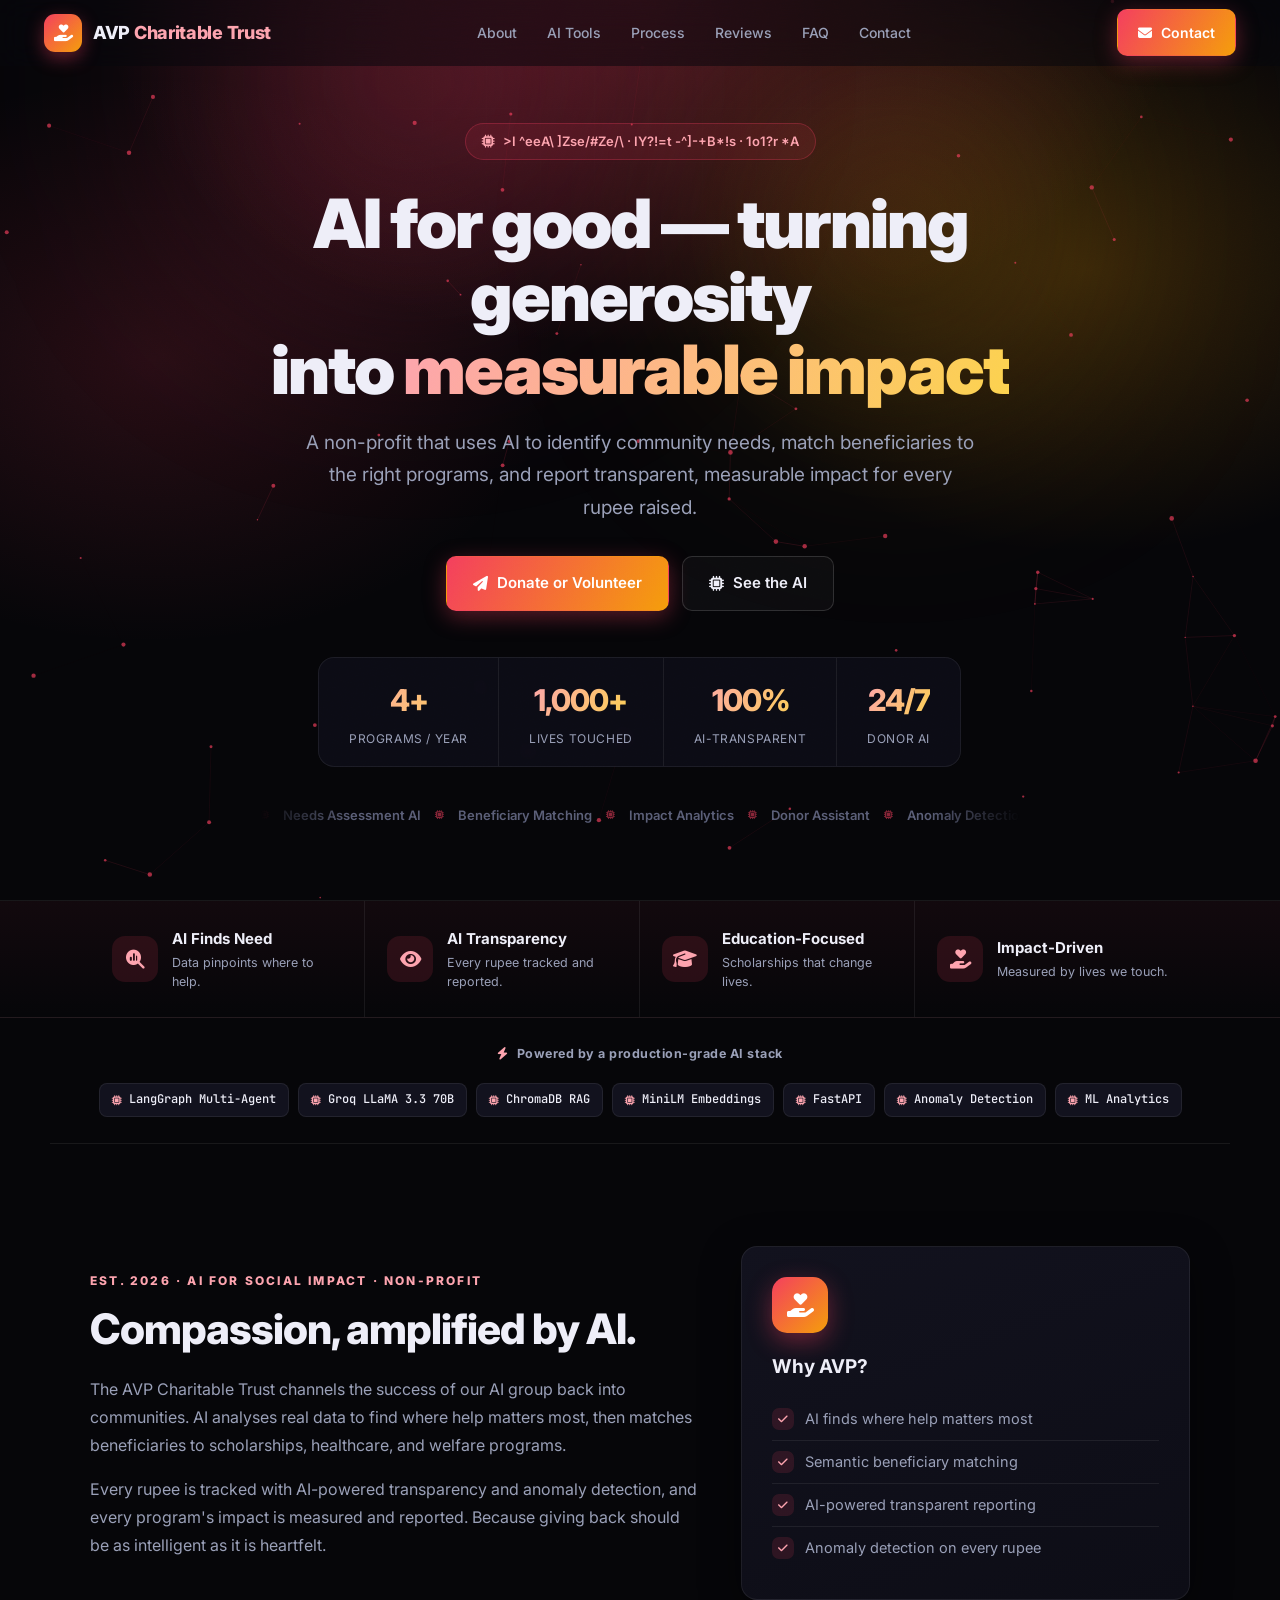
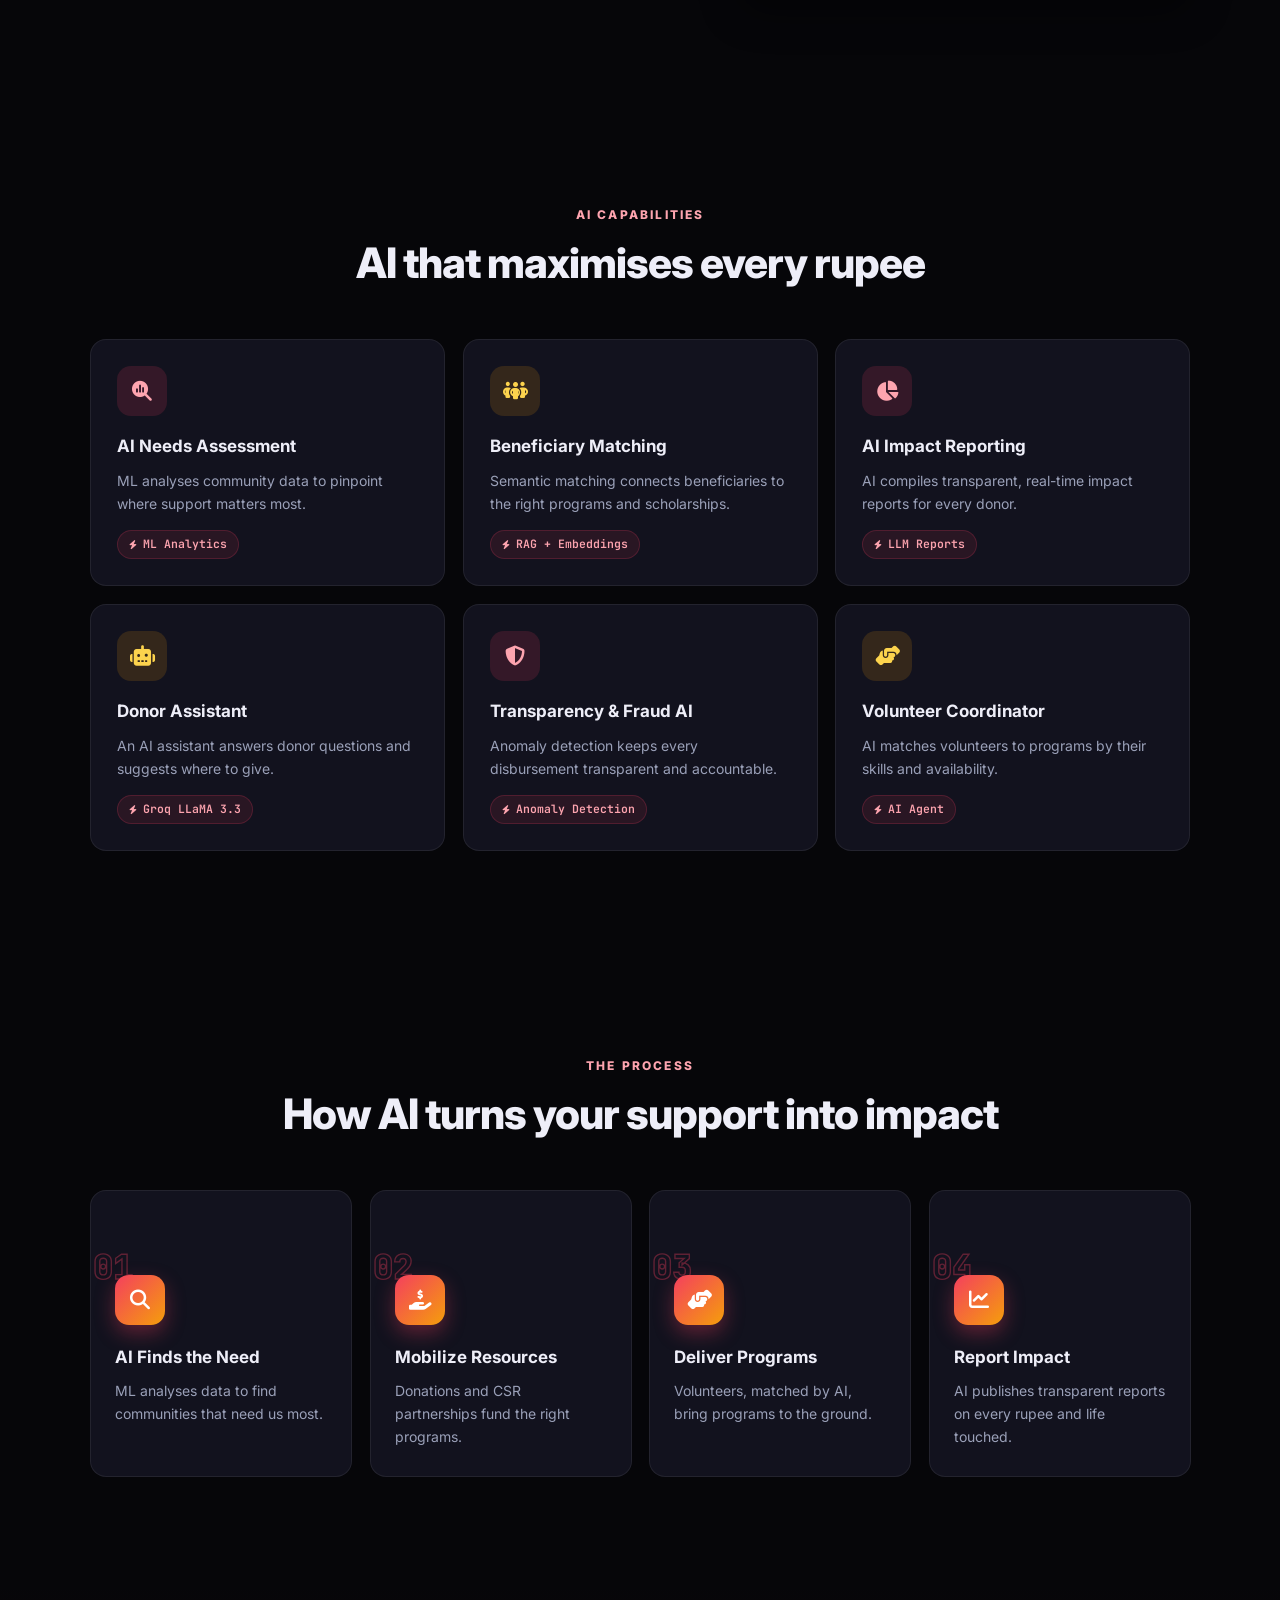
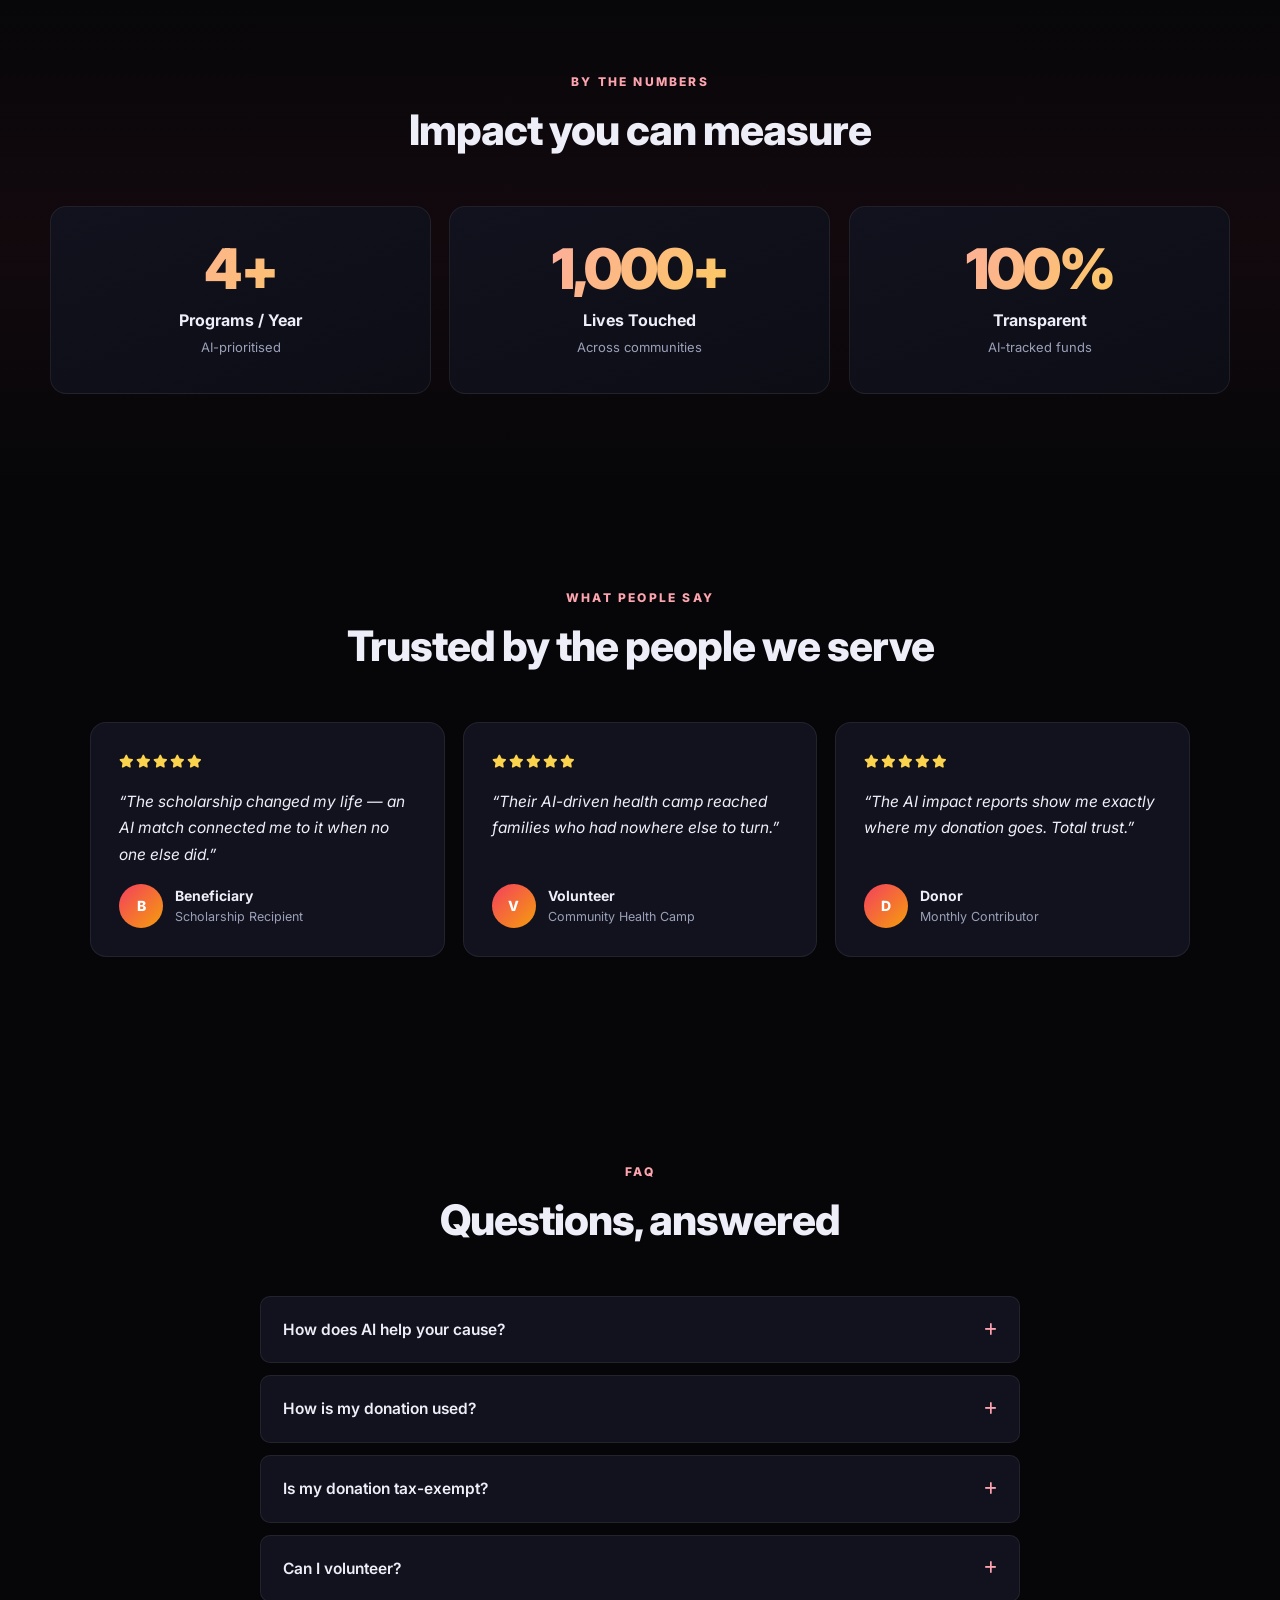
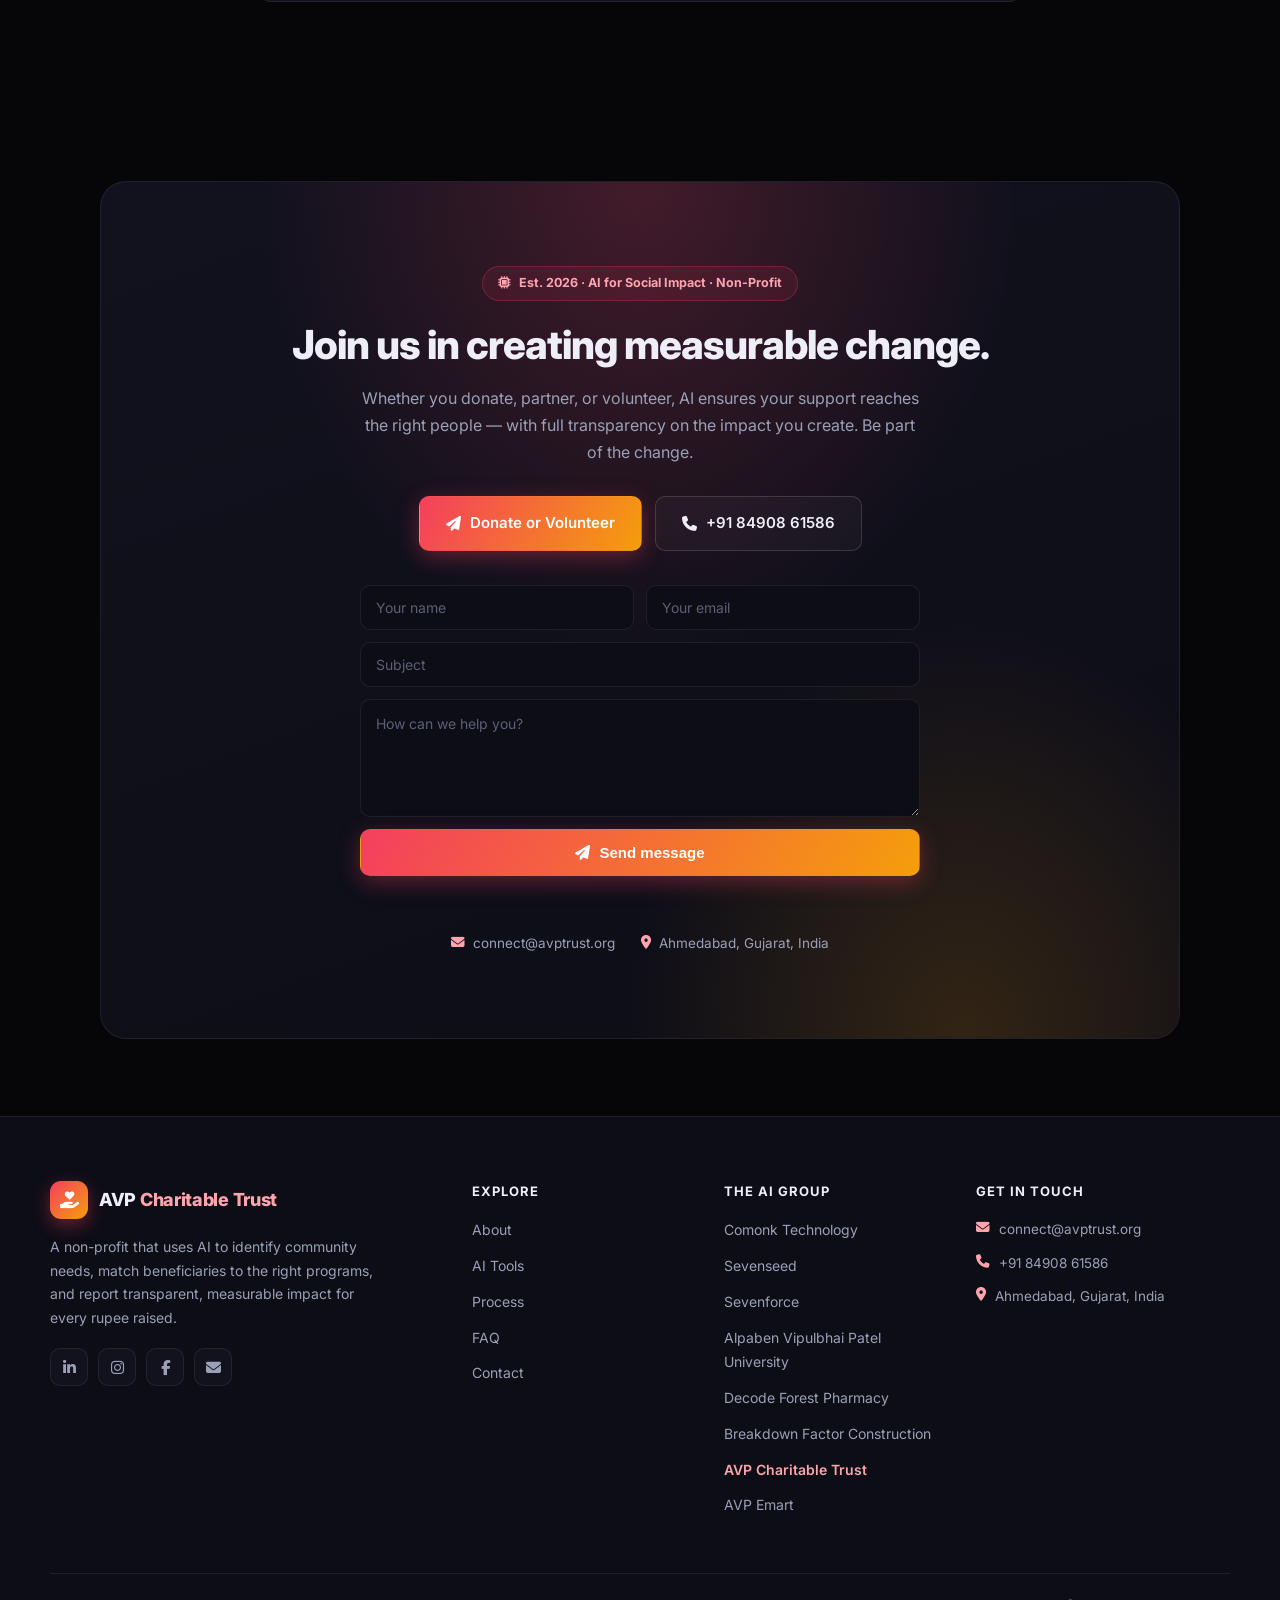
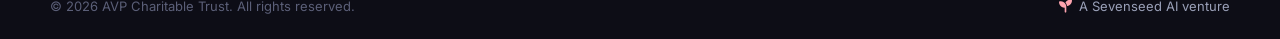
==== avp-charitable-trust/index.html @ 50cbe027 "Restore all 7 venture marketing sites (including Sevenforce)" ====
<!DOCTYPE html>
<html lang="en">
<head>
  <meta charset="UTF-8">
  <meta name="viewport" content="width=device-width, initial-scale=1.0">
  <title>AVP Charitable Trust — AI for Social Impact · Non-Profit</title>
  <meta name="description" content="A non-profit that uses AI to identify community needs, match beneficiaries to the right programs, and report transparent, measurable impact for every rupee raised.">
  <link rel="icon" href="data:image/svg+xml,%3Csvg xmlns='http://www.w3.org/2000/svg' viewBox='0 0 100 100'%3E%3Ctext y='.9em' font-size='88'%3E🤝%3C/text%3E%3C/svg%3E">
  <link rel="preconnect" href="https://fonts.googleapis.com">
  <link rel="preconnect" href="https://fonts.gstatic.com" crossorigin>
  <link href="https://fonts.googleapis.com/css2?family=Inter:wght@300;400;500;600;700;800;900&family=JetBrains+Mono:wght@400;500;600&display=swap" rel="stylesheet">
  <link rel="stylesheet" href="https://cdnjs.cloudflare.com/ajax/libs/font-awesome/6.5.0/css/all.min.css">
  <link rel="stylesheet" href="style.css">
</head>
<body>
<span id="top"></span>

<div class="preloader" id="preloader">
  <div class="pl-glow pl-glow-1"></div>
  <div class="pl-glow pl-glow-2"></div>
  <div class="pl-content">
    <div class="pl-logo">
      <div class="pl-icon-wrap"><i class="fas fa-hand-holding-heart pl-icon"></i><span class="pl-ring"></span></div>
      <div class="pl-name">AVP Charitable Trust</div>
    </div>
    <div class="pl-progress">
      <div class="pl-bar-track"><div class="pl-bar" id="plBar"></div></div>
      <div class="pl-text">INITIALIZING SYSTEM… <span id="plPct">0</span>%</div>
    </div>
  </div>
</div>
<div class="grain" aria-hidden="true"></div>
<div class="scroll-progress" id="scrollProgress"></div>
<div class="cursor-ring" id="cursorRing" aria-hidden="true"></div>

<nav class="nav">
  <a class="logo" href="#top">
    <span class="logo-icon"><i class="fas fa-hand-holding-heart"></i></span>
    <span class="logo-text">AVP <span class="logo-accent">Charitable Trust</span></span>
  </a>
  <div class="nav-links" id="navLinks">
    <a href="#about">About</a>
    <a href="#services">AI Tools</a>
    
    <a href="#process">Process</a>
    <a href="#testimonials">Reviews</a>
    <a href="#faq">FAQ</a>
    <a href="#contact">Contact</a>
  </div>
  <div class="nav-right">
    
    <a class="btn btn-primary" href="#contact"><i class="fas fa-envelope"></i> Contact</a>
    <button class="hamburger" id="hamburger" aria-label="Menu"><i class="fas fa-bars"></i></button>
  </div>
</nav>

<header class="hero">
  <div class="hero-glow"></div>
  <div class="hero-grid"></div>
  <div class="hero-orb orb-1"></div>
  <div class="hero-orb orb-2"></div>
  <canvas id="particles"></canvas>
  <div class="hero-content">
    <div class="hero-pill" data-blur-in style="--i:0"><i class="fas fa-microchip"></i> <span class="scramble">AI Needs Assessment · Impact Analytics · Donor AI</span></div>
    <h1 class="hero-title" data-blur-in style="--i:1">AI for good — turning generosity<br>into <span class="grad">measurable impact</span></h1>
    <p class="hero-sub" data-blur-in style="--i:2">A non-profit that uses AI to identify community needs, match beneficiaries to the right programs, and report transparent, measurable impact for every rupee raised.</p>
    <div class="hero-actions" data-blur-in style="--i:3">
      <a class="btn btn-primary lg" href="#contact"><i class="fas fa-paper-plane"></i> Donate or Volunteer</a><a class="btn btn-ghost lg" href="#services"><i class="fas fa-microchip"></i> See the AI</a>
    </div>
    <div class="stats-row" data-blur-in style="--i:4">
        <div class="hs"><div class="hs-num count">4+</div><div class="hs-lbl">Programs / Year</div></div>
        <div class="hs-sep"></div>
        <div class="hs"><div class="hs-num count">1000+</div><div class="hs-lbl">Lives Touched</div></div>
        <div class="hs-sep"></div>
        <div class="hs"><div class="hs-num count">100%</div><div class="hs-lbl">AI-Transparent</div></div>
        <div class="hs-sep"></div>
        <div class="hs"><div class="hs-num count">24/7</div><div class="hs-lbl">Donor AI</div></div>
    </div>
    <div class="hero-marquee" data-blur-in style="--i:5"><div class="marquee-track"><span>Needs Assessment AI</span><span>Beneficiary Matching</span><span>Impact Analytics</span><span>Donor Assistant</span><span>Anomaly Detection</span><span>Volunteer Matching</span><span>Scholarships</span><span>Health Camps</span><span>CSR</span><span>Community</span><span>Needs Assessment AI</span><span>Beneficiary Matching</span><span>Impact Analytics</span><span>Donor Assistant</span><span>Anomaly Detection</span><span>Volunteer Matching</span><span>Scholarships</span><span>Health Camps</span><span>CSR</span><span>Community</span></div></div>
  </div>
</header>

<section class="pillars-band">
  <div class="pillars-inner">
        <div class="pillar reveal"><div class="pillar-ic"><i class="fas fa-magnifying-glass-chart"></i></div><div class="pillar-txt"><strong>AI Finds Need</strong><span>Data pinpoints where to help.</span></div></div>
        <div class="pillar reveal"><div class="pillar-ic"><i class="fas fa-eye"></i></div><div class="pillar-txt"><strong>AI Transparency</strong><span>Every rupee tracked and reported.</span></div></div>
        <div class="pillar reveal"><div class="pillar-ic"><i class="fas fa-graduation-cap"></i></div><div class="pillar-txt"><strong>Education-Focused</strong><span>Scholarships that change lives.</span></div></div>
        <div class="pillar reveal"><div class="pillar-ic"><i class="fas fa-hand-holding-heart"></i></div><div class="pillar-txt"><strong>Impact-Driven</strong><span>Measured by lives we touch.</span></div></div>
  </div>
</section>

<section class="ai-strip">
  <span class="ai-strip-label"><i class="fas fa-bolt"></i> Powered by a production-grade AI stack</span>
  <div class="ai-chips"><span class="ai-chip"><i class="fas fa-microchip"></i>LangGraph Multi-Agent</span><span class="ai-chip"><i class="fas fa-microchip"></i>Groq LLaMA 3.3 70B</span><span class="ai-chip"><i class="fas fa-microchip"></i>ChromaDB RAG</span><span class="ai-chip"><i class="fas fa-microchip"></i>MiniLM Embeddings</span><span class="ai-chip"><i class="fas fa-microchip"></i>FastAPI</span><span class="ai-chip"><i class="fas fa-microchip"></i>Anomaly Detection</span><span class="ai-chip"><i class="fas fa-microchip"></i>ML Analytics</span></div>
</section>

<section class="section about" id="about">
  <div class="about-grid">
    <div class="about-copy reveal">
      <div class="eyebrow">Est. 2026 · AI for Social Impact · Non-Profit</div>
      <h2 class="sec-title left">Compassion, amplified by AI.</h2>
      <p>The AVP Charitable Trust channels the success of our AI group back into communities. AI analyses real data to find where help matters most, then matches beneficiaries to scholarships, healthcare, and welfare programs.</p><p>Every rupee is tracked with AI-powered transparency and anomaly detection, and every program's impact is measured and reported. Because giving back should be as intelligent as it is heartfelt.</p>
    </div>
    <aside class="about-card glow reveal">
      <div class="about-card-ic"><i class="fas fa-hand-holding-heart"></i></div>
      <h3>Why AVP?</h3>
      <ul class="hl-list">
          <li><i class="fas fa-check"></i>AI finds where help matters most</li>
          <li><i class="fas fa-check"></i>Semantic beneficiary matching</li>
          <li><i class="fas fa-check"></i>AI-powered transparent reporting</li>
          <li><i class="fas fa-check"></i>Anomaly detection on every rupee</li>
      </ul>
    </aside>
  </div>
</section>

<section class="section" id="services">
  <div class="eyebrow center">AI CAPABILITIES</div>
  <h2 class="sec-title">AI that maximises every rupee</h2>
  <div class="svc-grid">
        <article class="svc-card glow reveal" data-tilt><div class="svc-ic p"><i class="fas fa-magnifying-glass-chart"></i></div><h4>AI Needs Assessment</h4><p>ML analyses community data to pinpoint where support matters most.</p><span class="svc-tag"><i class="fas fa-bolt"></i>ML Analytics</span></article>
        <article class="svc-card glow reveal" data-tilt><div class="svc-ic s"><i class="fas fa-people-group"></i></div><h4>Beneficiary Matching</h4><p>Semantic matching connects beneficiaries to the right programs and scholarships.</p><span class="svc-tag"><i class="fas fa-bolt"></i>RAG + Embeddings</span></article>
        <article class="svc-card glow reveal" data-tilt><div class="svc-ic p"><i class="fas fa-chart-pie"></i></div><h4>AI Impact Reporting</h4><p>AI compiles transparent, real-time impact reports for every donor.</p><span class="svc-tag"><i class="fas fa-bolt"></i>LLM Reports</span></article>
        <article class="svc-card glow reveal" data-tilt><div class="svc-ic s"><i class="fas fa-robot"></i></div><h4>Donor Assistant</h4><p>An AI assistant answers donor questions and suggests where to give.</p><span class="svc-tag"><i class="fas fa-bolt"></i>Groq LLaMA 3.3</span></article>
        <article class="svc-card glow reveal" data-tilt><div class="svc-ic p"><i class="fas fa-shield-halved"></i></div><h4>Transparency & Fraud AI</h4><p>Anomaly detection keeps every disbursement transparent and accountable.</p><span class="svc-tag"><i class="fas fa-bolt"></i>Anomaly Detection</span></article>
        <article class="svc-card glow reveal" data-tilt><div class="svc-ic s"><i class="fas fa-hands-helping"></i></div><h4>Volunteer Coordinator</h4><p>AI matches volunteers to programs by their skills and availability.</p><span class="svc-tag"><i class="fas fa-bolt"></i>AI Agent</span></article>
  </div>
</section>

<section class="section process" id="process">
  <div class="eyebrow center">THE PROCESS</div>
  <h2 class="sec-title">How AI turns your support into impact</h2>
  <div class="proc-grid">
        <div class="proc-step glow reveal" data-tilt><div class="proc-num">01</div><div class="proc-ic"><i class="fas fa-magnifying-glass"></i></div><h4>AI Finds the Need</h4><p>ML analyses data to find communities that need us most.</p></div>
        <div class="proc-step glow reveal" data-tilt><div class="proc-num">02</div><div class="proc-ic"><i class="fas fa-hand-holding-dollar"></i></div><h4>Mobilize Resources</h4><p>Donations and CSR partnerships fund the right programs.</p></div>
        <div class="proc-step glow reveal" data-tilt><div class="proc-num">03</div><div class="proc-ic"><i class="fas fa-hands-helping"></i></div><h4>Deliver Programs</h4><p>Volunteers, matched by AI, bring programs to the ground.</p></div>
        <div class="proc-step glow reveal" data-tilt><div class="proc-num">04</div><div class="proc-ic"><i class="fas fa-chart-line"></i></div><h4>Report Impact</h4><p>AI publishes transparent reports on every rupee and life touched.</p></div>
  </div>
</section>

<section class="impact" id="impact">
  <div class="impact-inner">
    <div class="eyebrow center">BY THE NUMBERS</div>
    <h2 class="sec-title">Impact you can measure</h2>
    <div class="impact-grid">
        <div class="metric glow reveal" data-tilt><div class="metric-num count">4+</div><div class="metric-lbl">Programs / Year</div><div class="metric-sub">AI-prioritised</div></div>
        <div class="metric glow reveal" data-tilt><div class="metric-num count">1000+</div><div class="metric-lbl">Lives Touched</div><div class="metric-sub">Across communities</div></div>
        <div class="metric glow reveal" data-tilt><div class="metric-num count">100%</div><div class="metric-lbl">Transparent</div><div class="metric-sub">AI-tracked funds</div></div>
    </div>
  </div>
</section>

<section class="section" id="testimonials">
  <div class="eyebrow center">WHAT PEOPLE SAY</div>
  <h2 class="sec-title">Trusted by the people we serve</h2>
  <div class="tgrid">
        <figure class="tcard glow reveal"><div class="tstars"><i class="fas fa-star"></i><i class="fas fa-star"></i><i class="fas fa-star"></i><i class="fas fa-star"></i><i class="fas fa-star"></i></div><blockquote>&ldquo;The scholarship changed my life — an AI match connected me to it when no one else did.&rdquo;</blockquote><figcaption><span class="tavatar">B</span><span class="tmeta"><strong>Beneficiary</strong><small>Scholarship Recipient</small></span></figcaption></figure>
        <figure class="tcard glow reveal"><div class="tstars"><i class="fas fa-star"></i><i class="fas fa-star"></i><i class="fas fa-star"></i><i class="fas fa-star"></i><i class="fas fa-star"></i></div><blockquote>&ldquo;Their AI-driven health camp reached families who had nowhere else to turn.&rdquo;</blockquote><figcaption><span class="tavatar">V</span><span class="tmeta"><strong>Volunteer</strong><small>Community Health Camp</small></span></figcaption></figure>
        <figure class="tcard glow reveal"><div class="tstars"><i class="fas fa-star"></i><i class="fas fa-star"></i><i class="fas fa-star"></i><i class="fas fa-star"></i><i class="fas fa-star"></i></div><blockquote>&ldquo;The AI impact reports show me exactly where my donation goes. Total trust.&rdquo;</blockquote><figcaption><span class="tavatar">D</span><span class="tmeta"><strong>Donor</strong><small>Monthly Contributor</small></span></figcaption></figure>
  </div>
</section>

<section class="section faq-sec" id="faq">
  <div class="eyebrow center">FAQ</div>
  <h2 class="sec-title">Questions, answered</h2>
  <div class="faq-list">
        <details class="faq reveal"><summary>How does AI help your cause?<i class="fas fa-plus"></i></summary><div class="faq-a">AI analyses community data to find where support matters most, matches beneficiaries to programs, and generates transparent impact reports for donors.</div></details>
        <details class="faq reveal"><summary>How is my donation used?<i class="fas fa-plus"></i></summary><div class="faq-a">Every contribution funds welfare, education, and healthcare programs — with AI-tracked, transparent reporting on impact.</div></details>
        <details class="faq reveal"><summary>Is my donation tax-exempt?<i class="fas fa-plus"></i></summary><div class="faq-a">We are applying for 80G tax-exempt status; updates will be shared with our donors as we progress.</div></details>
        <details class="faq reveal"><summary>Can I volunteer?<i class="fas fa-plus"></i></summary><div class="faq-a">Yes — our AI coordinator matches volunteers to programs by skills and availability. Reach out to get involved.</div></details>
  </div>
</section>

<section class="cta" id="contact">
  <div class="cta-glow"></div>
  <div class="cta-content reveal">
    <div class="cta-badge"><i class="fas fa-microchip"></i> Est. 2026 · AI for Social Impact · Non-Profit</div>
    <h2>Join us in creating measurable change.</h2>
    <p>Whether you donate, partner, or volunteer, AI ensures your support reaches the right people — with full transparency on the impact you create. Be part of the change.</p>
    <div class="cta-actions">
      <a class="btn btn-primary lg" href="mailto:connect@avptrust.org"><i class="fas fa-paper-plane"></i> Donate or Volunteer</a>
      <a class="btn btn-ghost lg" href="tel:+918490861586"><i class="fas fa-phone"></i> +91 84908 61586</a>
    </div>
    <form class="contact-form" id="contactForm" data-email="connect@avptrust.org" data-company="AVP Charitable Trust">
      <div class="cf-row">
        <input type="text" id="cf-name" placeholder="Your name" autocomplete="name" required>
        <input type="email" id="cf-email" placeholder="Your email" autocomplete="email" required>
      </div>
      <input type="text" id="cf-subject" placeholder="Subject">
      <textarea id="cf-msg" rows="4" placeholder="How can we help you?" required></textarea>
      <button type="submit" class="btn btn-primary lg"><i class="fas fa-paper-plane"></i> Send message</button>
      <p class="cf-note" id="cf-note" role="status"></p>
    </form>
    <div class="cta-contact">
      <span><i class="fas fa-envelope"></i> connect@avptrust.org</span>
      <span><i class="fas fa-location-dot"></i> Ahmedabad, Gujarat, India</span>
    </div>
  </div>
</section>

<footer class="foot">
  <div class="foot-grid">
    <div class="foot-brand">
      <a class="logo" href="#top">
        <span class="logo-icon"><i class="fas fa-hand-holding-heart"></i></span>
        <span class="logo-text">AVP <span class="logo-accent">Charitable Trust</span></span>
      </a>
      <p>A non-profit that uses AI to identify community needs, match beneficiaries to the right programs, and report transparent, measurable impact for every rupee raised.</p>
      <div class="foot-social">
        <a href="#" aria-label="LinkedIn"><i class="fab fa-linkedin-in"></i></a>
        <a href="#" aria-label="Instagram"><i class="fab fa-instagram"></i></a>
        <a href="#" aria-label="Facebook"><i class="fab fa-facebook-f"></i></a>
        <a href="mailto:connect@avptrust.org" aria-label="Email"><i class="fas fa-envelope"></i></a>
      </div>
    </div>
    <div class="foot-col">
      <h5>Explore</h5>
      <ul>
        <li><a href="#about">About</a></li>
        <li><a href="#services">AI Tools</a></li>
        <li><a href="#process">Process</a></li>
        <li><a href="#faq">FAQ</a></li>
        <li><a href="#contact">Contact</a></li>
      </ul>
    </div>
    <div class="foot-col">
      <h5>The AI Group</h5>
      <ul>
          <li><a href="https://comonk-ai.onrender.com" target="_blank" rel="noopener">Comonk Technology</a></li>
          <li><a href="../index.html">Sevenseed</a></li>
          <li><a href="../sevenforce/index.html">Sevenforce</a></li>
          <li><a href="../avpu/index.html">Alpaben Vipulbhai Patel University</a></li>
          <li><a href="../decode-forest-pharmacy/index.html">Decode Forest Pharmacy</a></li>
          <li><a href="../breakdown-factor/index.html">Breakdown Factor Construction</a></li>
          <li><span class="foot-current">AVP Charitable Trust</span></li>
          <li><a href="../avp-emart/index.html">AVP Emart</a></li>
      </ul>
    </div>
    <div class="foot-col">
      <h5>Get in touch</h5>
      <ul class="foot-contact">
        <li><i class="fas fa-envelope"></i> connect@avptrust.org</li>
        <li><i class="fas fa-phone"></i> +91 84908 61586</li>
        <li><i class="fas fa-location-dot"></i> Ahmedabad, Gujarat, India</li>
      </ul>
    </div>
  </div>
  <div class="foot-bottom">
    <span>© <span data-year></span> AVP Charitable Trust. All rights reserved.</span>
    <span class="foot-venture"><i class="fas fa-seedling"></i> A Sevenseed AI venture</span>
  </div>
</footer>

<script src="app.js"></script>
</body>
</html>
---- avp-charitable-trust/style.css ----
:root {
  --bg:#060609; --bg-1:#0d0d16; --bg-2:#12121e; --bg-3:#18182a;
  --border:rgba(255,255,255,.07); --border-hi:rgba(255,255,255,.14);
  --text:#eeeef8; --text-2:#9aa0b8; --text-3:#5b5f78;
  --primary:#f43f5e; --primary-l:#fda4af;
  --secondary:#f59e0b; --secondary-l:#fcd34d;
  --primary-rgb:244,63,94; --secondary-rgb:245,158,11;
  --radius:16px; --radius-sm:10px;
  --shadow:0 10px 40px rgba(0,0,0,.45); --shadow-lg:0 24px 70px rgba(0,0,0,.6);
  --maxw:1180px; --nav-h:66px; --t:.25s ease;
}

*,*::before,*::after{box-sizing:border-box;margin:0;padding:0}
html{scroll-behavior:smooth;scroll-padding-top:calc(var(--nav-h) + 10px)}
body{background:var(--bg);color:var(--text);font-family:'Inter',system-ui,-apple-system,sans-serif;font-size:15px;line-height:1.65;overflow-x:hidden;-webkit-font-smoothing:antialiased}
a{color:inherit;text-decoration:none}
ul{list-style:none}
img{max-width:100%;display:block}
::selection{background:rgba(var(--primary-rgb),.35)}
::-webkit-scrollbar{width:9px;height:9px}
::-webkit-scrollbar-track{background:var(--bg-1)}
::-webkit-scrollbar-thumb{background:var(--bg-3);border-radius:10px}
.grad{background:linear-gradient(115deg,var(--primary-l),var(--secondary-l));-webkit-background-clip:text;background-clip:text;-webkit-text-fill-color:transparent}

/* Buttons */
.btn{display:inline-flex;align-items:center;gap:9px;padding:11px 20px;border-radius:var(--radius-sm);font-size:14px;font-weight:600;transition:all var(--t);white-space:nowrap;border:1px solid transparent;cursor:pointer}
.btn.lg{padding:14px 26px;font-size:15px}
.btn-primary{background:linear-gradient(120deg,var(--primary),var(--secondary));color:#fff;box-shadow:0 6px 22px rgba(var(--primary-rgb),.35)}
.btn-primary:hover{transform:translateY(-2px);box-shadow:0 12px 34px rgba(var(--primary-rgb),.5)}
.btn-ghost{background:rgba(255,255,255,.03);color:var(--text);border-color:var(--border-hi)}
.btn-ghost:hover{background:var(--bg-3);border-color:rgba(var(--primary-rgb),.5)}

/* Nav */
.nav{position:fixed;top:0;left:0;right:0;height:var(--nav-h);z-index:100;display:flex;align-items:center;justify-content:space-between;gap:20px;padding:0 clamp(18px,4vw,44px);background:rgba(8,8,14,.55);backdrop-filter:blur(14px);border-bottom:1px solid transparent;transition:all var(--t)}
.nav.scrolled{background:rgba(8,8,14,.9);border-bottom-color:var(--border)}
.logo{display:flex;align-items:center;gap:11px;font-weight:800;font-size:18px;letter-spacing:-.3px}
.logo-icon{width:38px;height:38px;border-radius:11px;display:grid;place-items:center;color:#fff;font-size:17px;background:linear-gradient(135deg,var(--primary),var(--secondary));box-shadow:0 6px 18px rgba(var(--primary-rgb),.4);flex-shrink:0}
.logo-accent{color:var(--primary-l)}
.nav-links{display:flex;gap:4px}
.nav-links a{padding:8px 13px;border-radius:9px;color:var(--text-2);font-size:14px;font-weight:500;transition:all var(--t)}
.nav-links a:hover{color:var(--text);background:rgba(255,255,255,.05)}
.nav-right{display:flex;align-items:center;gap:12px}
.hamburger{display:none;width:42px;height:42px;border-radius:10px;background:var(--bg-2);border:1px solid var(--border);color:var(--text);font-size:17px;cursor:pointer}

/* Hero */
.hero{position:relative;min-height:100vh;display:flex;align-items:center;justify-content:center;text-align:center;padding:calc(var(--nav-h) + 56px) 20px 72px;overflow:hidden}
.hero-glow{position:absolute;inset:0;z-index:0;background:
   radial-gradient(60% 55% at 50% 0%,rgba(var(--primary-rgb),.28),transparent 70%),
   radial-gradient(45% 45% at 85% 30%,rgba(var(--secondary-rgb),.18),transparent 70%),
   radial-gradient(45% 45% at 12% 40%,rgba(var(--primary-rgb),.14),transparent 70%)}
#particles{position:absolute;inset:0;z-index:0;width:100%;height:100%}
.hero-content{position:relative;z-index:1;max-width:900px;width:100%}
.hero-pill{display:inline-flex;align-items:center;gap:8px;padding:7px 16px;border-radius:30px;font-size:13px;font-weight:600;color:var(--primary-l);background:rgba(var(--primary-rgb),.1);border:1px solid rgba(var(--primary-rgb),.28);margin-bottom:26px}
.hero-title{font-size:clamp(34px,6.2vw,68px);font-weight:900;line-height:1.07;letter-spacing:-2px;margin-bottom:22px}
.hero-sub{font-size:clamp(15px,2.2vw,19px);color:var(--text-2);max-width:670px;margin:0 auto 32px;line-height:1.7}
.hero-actions{display:flex;gap:13px;justify-content:center;flex-wrap:wrap;margin-bottom:46px}
.stats-row{display:flex;align-items:center;justify-content:center;flex-wrap:wrap;background:rgba(18,18,30,.6);border:1px solid var(--border);border-radius:var(--radius);overflow:hidden;width:fit-content;max-width:100%;margin:0 auto 38px;backdrop-filter:blur(6px)}
.hs{padding:18px 30px;text-align:center;min-width:120px}
.hs-num{font-size:30px;font-weight:800;letter-spacing:-1px;background:linear-gradient(120deg,var(--primary-l),var(--secondary-l));-webkit-background-clip:text;background-clip:text;-webkit-text-fill-color:transparent}
.hs-lbl{font-size:12px;color:var(--text-2);margin-top:3px;text-transform:uppercase;letter-spacing:.6px}
.hs-sep{width:1px;align-self:stretch;background:var(--border)}
.hero-marquee{max-width:760px;margin:0 auto;-webkit-mask-image:linear-gradient(90deg,transparent,#000 12%,#000 88%,transparent);mask-image:linear-gradient(90deg,transparent,#000 12%,#000 88%,transparent);overflow:hidden}
.marquee-track{display:flex;gap:14px;width:max-content;animation:marquee 34s linear infinite}
.marquee-track span{color:var(--text-3);font-size:13px;font-weight:600;white-space:nowrap;display:inline-flex;align-items:center;gap:14px}
.marquee-track span::before{content:'\f2db';font-family:'Font Awesome 6 Free';font-weight:900;color:rgba(var(--primary-rgb),.55);font-size:9px}
@keyframes marquee{to{transform:translateX(-50%)}}

/* AI stack strip */
.ai-strip{max-width:var(--maxw);margin:0 auto;padding:26px clamp(18px,4vw,40px);display:flex;align-items:center;justify-content:center;gap:18px 26px;flex-wrap:wrap;border-bottom:1px solid var(--border)}
.ai-strip-label{font-size:12.5px;font-weight:700;letter-spacing:.5px;color:var(--text-2);display:inline-flex;align-items:center;gap:8px}
.ai-strip-label i{color:var(--primary-l)}
.ai-chips{display:flex;flex-wrap:wrap;gap:9px;justify-content:center}
.ai-chip{display:inline-flex;align-items:center;gap:7px;font-family:'JetBrains Mono',monospace;font-size:12px;font-weight:500;color:var(--text);background:var(--bg-2);border:1px solid var(--border);padding:6px 12px;border-radius:8px}
.ai-chip i{color:var(--primary-l);font-size:10px}

/* Sections */
.section{max-width:var(--maxw);margin:0 auto;padding:clamp(60px,8vw,104px) clamp(18px,4vw,40px)}
.eyebrow{font-size:12px;font-weight:800;letter-spacing:2.2px;color:var(--primary-l);text-transform:uppercase;margin-bottom:14px}
.eyebrow.center{text-align:center}
.sec-title{font-size:clamp(26px,4.2vw,42px);font-weight:800;letter-spacing:-1px;text-align:center;margin-bottom:52px;line-height:1.15}
.sec-title.left{text-align:left;margin-bottom:22px}

/* About */
.about-grid{display:grid;grid-template-columns:1.15fr .85fr;gap:44px;align-items:center}
.about-copy p{color:var(--text-2);margin-bottom:16px;font-size:16px;line-height:1.75}
.about-card{background:linear-gradient(160deg,var(--bg-2),var(--bg-1));border:1px solid var(--border);border-radius:var(--radius);padding:30px;box-shadow:var(--shadow)}
.about-card-ic{width:56px;height:56px;border-radius:15px;display:grid;place-items:center;font-size:24px;color:#fff;background:linear-gradient(135deg,var(--primary),var(--secondary));box-shadow:0 8px 24px rgba(var(--primary-rgb),.4);margin-bottom:18px}
.about-card h3{font-size:19px;font-weight:700;margin-bottom:16px}
.hl-list li{display:flex;align-items:flex-start;gap:11px;padding:9px 0;color:var(--text-2);font-size:14.5px;border-bottom:1px solid var(--border)}
.hl-list li:last-child{border-bottom:none}
.hl-list i{color:var(--primary-l);background:rgba(var(--primary-rgb),.14);width:22px;height:22px;border-radius:7px;display:grid;place-items:center;font-size:11px;flex-shrink:0;margin-top:1px}

/* Services */
.svc-grid{display:grid;grid-template-columns:repeat(auto-fill,minmax(310px,1fr));gap:18px}
.svc-card{background:var(--bg-2);border:1px solid var(--border);border-radius:var(--radius);padding:26px;transition:all .3s}
.svc-card:hover{transform:translateY(-4px);border-color:var(--border-hi);box-shadow:var(--shadow)}
.svc-ic{width:50px;height:50px;border-radius:14px;display:grid;place-items:center;font-size:20px;margin-bottom:16px}
.svc-ic.p{color:var(--primary-l);background:rgba(var(--primary-rgb),.15)}
.svc-ic.s{color:var(--secondary-l);background:rgba(var(--secondary-rgb),.15)}
.svc-card h4{font-size:17px;font-weight:700;margin-bottom:9px}
.svc-card p{font-size:14px;color:var(--text-2);line-height:1.65;margin-bottom:15px}
.svc-tag{display:inline-flex;align-items:center;gap:6px;font-family:'JetBrains Mono',monospace;font-size:11.5px;font-weight:600;color:var(--primary-l);background:rgba(var(--primary-rgb),.1);border:1px solid rgba(var(--primary-rgb),.2);padding:4px 11px;border-radius:20px}
.svc-tag i{font-size:9px}

/* Process */
.process{position:relative}
.proc-grid{display:grid;grid-template-columns:repeat(auto-fit,minmax(230px,1fr));gap:18px}
.proc-step{position:relative;background:var(--bg-2);border:1px solid var(--border);border-radius:var(--radius);padding:28px 24px;transition:all .3s}
.proc-step:hover{transform:translateY(-4px);border-color:rgba(var(--primary-rgb),.4)}
.proc-num{position:absolute;top:20px;right:22px;font-size:34px;font-weight:900;color:transparent;-webkit-text-stroke:1.4px rgba(var(--primary-rgb),.35);font-family:'JetBrains Mono',monospace}
.proc-ic{width:50px;height:50px;border-radius:14px;display:grid;place-items:center;font-size:20px;color:#fff;background:linear-gradient(135deg,var(--primary),var(--secondary));box-shadow:0 8px 20px rgba(var(--primary-rgb),.35);margin-bottom:18px}
.proc-step h4{font-size:17px;font-weight:700;margin-bottom:8px}
.proc-step p{font-size:14px;color:var(--text-2);line-height:1.65}

/* Impact */
.impact{position:relative;padding:clamp(56px,8vw,92px) clamp(18px,4vw,40px);overflow:hidden;background:linear-gradient(180deg,transparent,rgba(var(--primary-rgb),.05),transparent)}
.impact-inner{max-width:var(--maxw);margin:0 auto}
.impact-grid{display:grid;grid-template-columns:repeat(auto-fit,minmax(220px,1fr));gap:18px}
.metric{text-align:center;background:linear-gradient(160deg,var(--bg-2),var(--bg-1));border:1px solid var(--border);border-radius:var(--radius);padding:34px 22px}
.metric-num{font-size:clamp(38px,6vw,56px);font-weight:900;letter-spacing:-2px;line-height:1;background:linear-gradient(120deg,var(--primary-l),var(--secondary-l));-webkit-background-clip:text;background-clip:text;-webkit-text-fill-color:transparent}
.metric-lbl{font-size:16px;font-weight:700;margin-top:10px}
.metric-sub{font-size:13px;color:var(--text-2);margin-top:4px}

/* Testimonials */
.tgrid{display:grid;grid-template-columns:repeat(auto-fit,minmax(300px,1fr));gap:18px}
.tcard{background:var(--bg-2);border:1px solid var(--border);border-radius:var(--radius);padding:28px;display:flex;flex-direction:column;gap:16px;transition:all .3s}
.tcard:hover{border-color:var(--border-hi);transform:translateY(-3px);box-shadow:var(--shadow)}
.tstars{color:var(--secondary-l);font-size:13px;letter-spacing:2px}
.tcard blockquote{font-size:15.5px;line-height:1.7;color:var(--text);font-style:italic}
.tcard figcaption{display:flex;align-items:center;gap:12px;margin-top:auto}
.tavatar{width:44px;height:44px;border-radius:50%;display:grid;place-items:center;font-weight:800;font-size:14px;color:#fff;background:linear-gradient(135deg,var(--primary),var(--secondary));flex-shrink:0}
.tmeta{display:flex;flex-direction:column}
.tmeta strong{font-size:14px;font-weight:700}
.tmeta small{font-size:12.5px;color:var(--text-2)}

/* FAQ */
.faq-sec{max-width:840px}
.faq-list{display:flex;flex-direction:column;gap:12px}
.faq{background:var(--bg-2);border:1px solid var(--border);border-radius:var(--radius-sm);overflow:hidden;transition:border-color var(--t)}
.faq[open]{border-color:rgba(var(--primary-rgb),.4)}
.faq summary{list-style:none;cursor:pointer;padding:20px 22px;font-size:15.5px;font-weight:600;display:flex;align-items:center;justify-content:space-between;gap:16px}
.faq summary::-webkit-details-marker{display:none}
.faq summary i{color:var(--primary-l);font-size:14px;transition:transform var(--t);flex-shrink:0}
.faq[open] summary i{transform:rotate(45deg)}
.faq-a{padding:0 22px 20px;color:var(--text-2);font-size:14.5px;line-height:1.7}

/* Ventures showcase (Sevenseed hub) */
.ventures{background:linear-gradient(180deg,rgba(var(--primary-rgb),.05),transparent)}
.vent-grid{display:grid;grid-template-columns:repeat(auto-fill,minmax(320px,1fr));gap:18px}
.vent-card{display:flex;flex-direction:column;background:var(--bg-2);border:1px solid var(--border);border-radius:var(--radius);padding:26px;transition:all .3s}
.vent-card:hover{transform:translateY(-4px);border-color:rgba(var(--primary-rgb),.5);box-shadow:var(--shadow)}
.vent-top{display:flex;align-items:center;justify-content:space-between;margin-bottom:16px}
.vent-ic{width:50px;height:50px;border-radius:14px;display:grid;place-items:center;font-size:21px;color:#fff;background:linear-gradient(135deg,var(--primary),var(--secondary));box-shadow:0 8px 22px rgba(var(--primary-rgb),.4)}
.vent-live{display:inline-flex;align-items:center;gap:6px;font-size:11.5px;font-weight:700;color:var(--secondary-l);background:rgba(var(--secondary-rgb),.12);border:1px solid rgba(var(--secondary-rgb),.25);padding:4px 10px;border-radius:20px}
.vent-live i{font-size:7px}
.vent-card h4{font-size:18px;font-weight:700;margin-bottom:5px}
.vent-sector{font-size:12px;font-weight:600;color:var(--primary-l);text-transform:uppercase;letter-spacing:.6px;margin-bottom:12px}
.vent-card p{font-size:14px;color:var(--text-2);line-height:1.65;margin-bottom:18px;flex:1}
.vent-go{display:inline-flex;align-items:center;gap:8px;font-size:13.5px;font-weight:700;color:var(--primary-l);transition:gap var(--t)}
.vent-card:hover .vent-go{gap:12px}

/* Pillars band */
.pillars-band{border-top:1px solid var(--border);border-bottom:1px solid var(--border);background:linear-gradient(180deg,rgba(var(--primary-rgb),.05),transparent)}
.pillars-inner{max-width:var(--maxw);margin:0 auto;display:grid;grid-template-columns:repeat(4,1fr);gap:0;padding:0 clamp(18px,4vw,40px)}
.pillar{display:flex;align-items:center;gap:14px;padding:26px 22px;border-right:1px solid var(--border)}
.pillar:last-child{border-right:none}
.pillar-ic{width:46px;height:46px;border-radius:13px;display:grid;place-items:center;font-size:19px;color:var(--primary-l);background:rgba(var(--primary-rgb),.13);flex-shrink:0}
.pillar-txt{display:flex;flex-direction:column;gap:2px}
.pillar-txt strong{font-size:15px;font-weight:700}
.pillar-txt span{font-size:12.5px;color:var(--text-2);line-height:1.5}

/* CTA + contact form */
.cta{position:relative;max-width:1080px;margin:clamp(40px,6vw,80px) auto;padding:clamp(48px,7vw,84px) clamp(24px,5vw,60px);text-align:center;border:1px solid var(--border);border-radius:26px;background:linear-gradient(160deg,var(--bg-2),var(--bg-1));overflow:hidden}
.cta-glow{position:absolute;inset:0;z-index:0;background:radial-gradient(50% 80% at 50% 0%,rgba(var(--primary-rgb),.22),transparent 70%),radial-gradient(45% 70% at 80% 100%,rgba(var(--secondary-rgb),.16),transparent 70%)}
.cta-content{position:relative;z-index:1}
.cta-badge{display:inline-flex;align-items:center;gap:8px;padding:6px 15px;border-radius:30px;font-size:12.5px;font-weight:700;color:var(--primary-l);background:rgba(var(--primary-rgb),.1);border:1px solid rgba(var(--primary-rgb),.28);margin-bottom:20px}
.cta h2{font-size:clamp(24px,4vw,40px);font-weight:800;letter-spacing:-1px;margin-bottom:16px;line-height:1.2}
.cta p{color:var(--text-2);max-width:560px;margin:0 auto;font-size:16px;line-height:1.7}
.cta-actions{display:flex;gap:13px;justify-content:center;flex-wrap:wrap;margin-top:30px}
.contact-form{max-width:560px;margin:34px auto 0;display:flex;flex-direction:column;gap:12px;text-align:left}
.cf-row{display:grid;grid-template-columns:1fr 1fr;gap:12px}
.contact-form input,.contact-form textarea{width:100%;padding:13px 15px;background:var(--bg-1);border:1px solid var(--border);border-radius:var(--radius-sm);color:var(--text);font-size:14px;font-family:inherit;transition:border-color var(--t)}
.contact-form input::placeholder,.contact-form textarea::placeholder{color:var(--text-3)}
.contact-form input:focus,.contact-form textarea:focus{outline:none;border-color:var(--primary)}
.contact-form textarea{resize:vertical;line-height:1.6}
.contact-form .btn{justify-content:center;width:100%}
.cf-note{font-size:13px;color:var(--secondary-l);min-height:18px;text-align:center;margin:0}
.cta-contact{display:flex;gap:26px;justify-content:center;flex-wrap:wrap;margin-top:26px;font-size:13.5px;color:var(--text-2)}
.cta-contact span{display:inline-flex;align-items:center;gap:8px}
.cta-contact i{color:var(--primary-l)}

/* Footer */
.foot{border-top:1px solid var(--border);background:var(--bg-1);padding:64px clamp(18px,4vw,40px) 0}
.foot-grid{max-width:var(--maxw);margin:0 auto;display:grid;grid-template-columns:1.8fr 1fr 1fr 1.2fr;gap:40px}
.foot-brand .logo{margin-bottom:16px}
.foot-brand p{color:var(--text-2);font-size:14px;line-height:1.7;max-width:340px;margin-bottom:18px}
.foot-social{display:flex;gap:10px}
.foot-social a{width:38px;height:38px;border-radius:10px;display:grid;place-items:center;background:var(--bg-2);border:1px solid var(--border);color:var(--text-2);transition:all var(--t)}
.foot-social a:hover{color:#fff;background:linear-gradient(135deg,var(--primary),var(--secondary));border-color:transparent;transform:translateY(-2px)}
.foot-col h5{font-size:13px;font-weight:700;text-transform:uppercase;letter-spacing:1px;margin-bottom:16px;color:var(--text)}
.foot-col ul li{margin-bottom:11px}
.foot-col ul a{color:var(--text-2);font-size:14px;transition:color var(--t)}
.foot-col ul a:hover{color:var(--primary-l)}
.foot-current{color:var(--primary-l);font-size:14px;font-weight:600}
.foot-contact li{color:var(--text-2);font-size:13.5px;margin-bottom:11px;display:flex;align-items:flex-start;gap:9px}
.foot-contact i{color:var(--primary-l);margin-top:3px}
.foot-bottom{max-width:var(--maxw);margin:44px auto 0;padding:22px 0;border-top:1px solid var(--border);display:flex;justify-content:space-between;align-items:center;flex-wrap:wrap;gap:12px;font-size:13px;color:var(--text-3)}
.foot-venture{display:inline-flex;align-items:center;gap:7px;color:var(--text-2)}
.foot-venture i{color:var(--primary-l)}

/* ── Ported Portfolio effects ─────────────────────────────────── */
/* Preloader */
.preloader{position:fixed;inset:0;z-index:999999;display:flex;align-items:center;justify-content:center;background:var(--bg);overflow:hidden;transition:opacity .8s cubic-bezier(.77,0,.175,1),transform .8s cubic-bezier(.77,0,.175,1);animation:plFallback .6s ease 5s forwards}
.preloader.hide{opacity:0;pointer-events:none;transform:scale(1.05)}
@keyframes plFallback{to{opacity:0;visibility:hidden;pointer-events:none}}
.pl-glow{position:absolute;top:50%;left:50%;border-radius:50%;transform:translate(-50%,-50%)}
.pl-glow-1{width:400px;height:400px;background:radial-gradient(circle,rgba(var(--primary-rgb),.13),transparent 70%);animation:plPulse 4s infinite alternate}
.pl-glow-2{width:300px;height:300px;background:radial-gradient(circle,rgba(var(--secondary-rgb),.09),transparent 70%);animation:plPulse 5s infinite alternate-reverse}
@keyframes plPulse{0%{opacity:.5;transform:translate(-50%,-50%) scale(1)}100%{opacity:1;transform:translate(-50%,-50%) scale(1.2)}}
.pl-content{position:relative;z-index:2;display:flex;flex-direction:column;align-items:center;gap:50px}
.pl-logo{display:flex;flex-direction:column;align-items:center;gap:20px;animation:plFloat 6s ease-in-out infinite}
@keyframes plFloat{0%,100%{transform:translateY(0)}50%{transform:translateY(-10px)}}
.pl-icon-wrap{position:relative;width:82px;height:82px;display:grid;place-items:center}
.pl-icon{font-size:38px;color:var(--primary-l);filter:drop-shadow(0 0 15px rgba(var(--primary-rgb),.5));z-index:2;animation:plIcon 2s infinite alternate}
@keyframes plIcon{0%{filter:drop-shadow(0 0 12px rgba(var(--primary-rgb),.3));transform:scale(1)}100%{filter:drop-shadow(0 0 24px rgba(var(--primary-rgb),.8));transform:scale(1.1)}}
.pl-ring{position:absolute;inset:0;border:1px dashed rgba(var(--primary-rgb),.35);border-radius:50%;animation:plSpin 10s linear infinite}
@keyframes plSpin{to{transform:rotate(360deg)}}
.pl-name{font-size:19px;font-weight:800;letter-spacing:.26em;text-transform:uppercase;color:var(--text);white-space:nowrap;text-align:center;padding-left:.26em}
.pl-progress{display:flex;flex-direction:column;align-items:center;gap:14px}
.pl-bar-track{width:240px;height:2px;background:rgba(255,255,255,.1);border-radius:2px;position:relative;overflow:hidden}
.pl-bar{position:absolute;top:0;left:0;height:100%;width:0;background:linear-gradient(90deg,var(--primary),var(--secondary));box-shadow:0 0 10px rgba(var(--primary-rgb),.8)}
.pl-text{font-family:'JetBrains Mono',monospace;font-size:11px;letter-spacing:.34em;color:var(--text-2);padding-left:.34em}

/* Film grain */
.grain{position:fixed;inset:0;pointer-events:none;z-index:150;opacity:.04;mix-blend-mode:soft-light;background-image:url("data:image/svg+xml,%3Csvg xmlns='http://www.w3.org/2000/svg' width='120' height='120'%3E%3Cfilter id='n'%3E%3CfeTurbulence type='fractalNoise' baseFrequency='0.85' numOctaves='3' stitchTiles='stitch'/%3E%3C/filter%3E%3Crect width='100%25' height='100%25' filter='url(%23n)'/%3E%3C/svg%3E")}

/* Scroll progress bar */
.scroll-progress{position:fixed;top:0;left:0;height:2px;width:100%;transform:scaleX(0);transform-origin:0 50%;background:linear-gradient(90deg,var(--primary),var(--secondary));z-index:200;will-change:transform}

/* Custom cursor ring */
.cursor-ring{position:fixed;top:0;left:0;width:30px;height:30px;border:1.5px solid rgba(var(--primary-rgb),.45);border-radius:50%;pointer-events:none;z-index:99999;transform:translate(-100px,-100px);transition:width .25s ease,height .25s ease,background .25s ease,border-color .25s ease;mix-blend-mode:screen}
.cursor-ring.hovering{width:46px;height:46px;background:rgba(var(--primary-rgb),.07);border-color:rgba(var(--primary-rgb),.75)}
@media (hover:none),(pointer:coarse){.cursor-ring{display:none}}

/* Cursor-follow glow on cards */
.glow{position:relative;overflow:hidden}
.glow::before{content:"";position:absolute;inset:0;border-radius:inherit;background:radial-gradient(260px circle at var(--mx,50%) var(--my,50%),rgba(var(--primary-rgb),.11),transparent 72%);opacity:0;transition:opacity .4s ease;pointer-events:none;z-index:0}
.glow:hover::before{opacity:1}
.glow>*{position:relative;z-index:1}
[data-tilt]{transform-style:preserve-3d;will-change:transform}

/* Hero grid + drifting orbs */
.hero-grid{position:absolute;inset:0;z-index:0;opacity:.13;background-image:linear-gradient(to right,rgba(255,255,255,.06) 1px,transparent 1px),linear-gradient(to bottom,rgba(255,255,255,.06) 1px,transparent 1px);background-size:54px 54px;-webkit-mask-image:radial-gradient(ellipse 80% 62% at 50% 0%,#000,transparent 76%);mask-image:radial-gradient(ellipse 80% 62% at 50% 0%,#000,transparent 76%)}
.hero-orb{position:absolute;border-radius:50%;filter:blur(120px);z-index:0}
.orb-1{width:26rem;height:26rem;top:-8rem;left:16%;background:rgba(var(--primary-rgb),.20);animation:orbDrift1 19s ease-in-out infinite}
.orb-2{width:22rem;height:22rem;top:3rem;right:16%;background:rgba(var(--secondary-rgb),.17);animation:orbDrift2 23s ease-in-out infinite}
@keyframes orbDrift1{0%,100%{transform:translate(0,0)}50%{transform:translate(50px,32px)}}
@keyframes orbDrift2{0%,100%{transform:translate(0,0)}50%{transform:translate(-46px,36px)}}

/* Blur-in entrance (JS-gated so no-JS shows content) */
body.js [data-blur-in]{opacity:0;filter:blur(10px) saturate(.75);transform:translateY(16px);transition:opacity .85s cubic-bezier(.22,1,.36,1),filter .85s cubic-bezier(.22,1,.36,1),transform .85s cubic-bezier(.22,1,.36,1);transition-delay:calc(var(--i,0)*90ms);will-change:opacity,filter,transform}
body.js [data-blur-in].bin{opacity:1;filter:blur(0) saturate(1);transform:none}

/* Reveal (only hides when JS is on) */
body.js .reveal{opacity:0;transform:translateY(22px);transition:opacity .7s ease,transform .7s ease}
body.js .reveal.in{opacity:1;transform:none}
@media (prefers-reduced-motion:reduce){
  body.js .reveal,body.js [data-blur-in]{opacity:1;transform:none;filter:none}
  .marquee-track,.hero-orb,.pl-logo,.pl-ring,.pl-icon,.pl-glow-1,.pl-glow-2{animation:none}
  .cursor-ring{display:none}
}

/* Responsive */
@media(max-width:860px){
  .nav-links{position:fixed;top:var(--nav-h);left:0;right:0;flex-direction:column;gap:0;background:rgba(8,8,14,.97);backdrop-filter:blur(14px);border-bottom:1px solid var(--border);padding:10px 16px 18px;transform:translateY(-140%);transition:transform .3s ease;z-index:99}
  .nav-links.open{transform:translateY(0)}
  .nav-links a{padding:13px 12px;border-radius:10px}
  .hamburger{display:grid;place-items:center}
  .about-grid{grid-template-columns:1fr;gap:30px}
  .sec-title.left{text-align:left}
  .pillars-inner{grid-template-columns:1fr 1fr}
  .pillar:nth-child(2){border-right:none}
  .pillar:nth-child(1),.pillar:nth-child(2){border-bottom:1px solid var(--border)}
  .foot-grid{grid-template-columns:1fr 1fr;gap:32px}
  .foot-brand{grid-column:1/-1}
}
@media(max-width:520px){
  .hs{padding:14px 18px;min-width:50%}
  .hs-sep{display:none}
  .stats-row{border-radius:14px}
  .cf-row{grid-template-columns:1fr}
  .ai-strip{flex-direction:column;gap:14px}
  .pillars-inner{grid-template-columns:1fr}
  .pillar{border-right:none;border-bottom:1px solid var(--border)}
  .pillar:last-child{border-bottom:none}
  .foot-grid{grid-template-columns:1fr}
  .foot-bottom{justify-content:center;text-align:center}
  .btn.lg{padding:13px 20px}
}
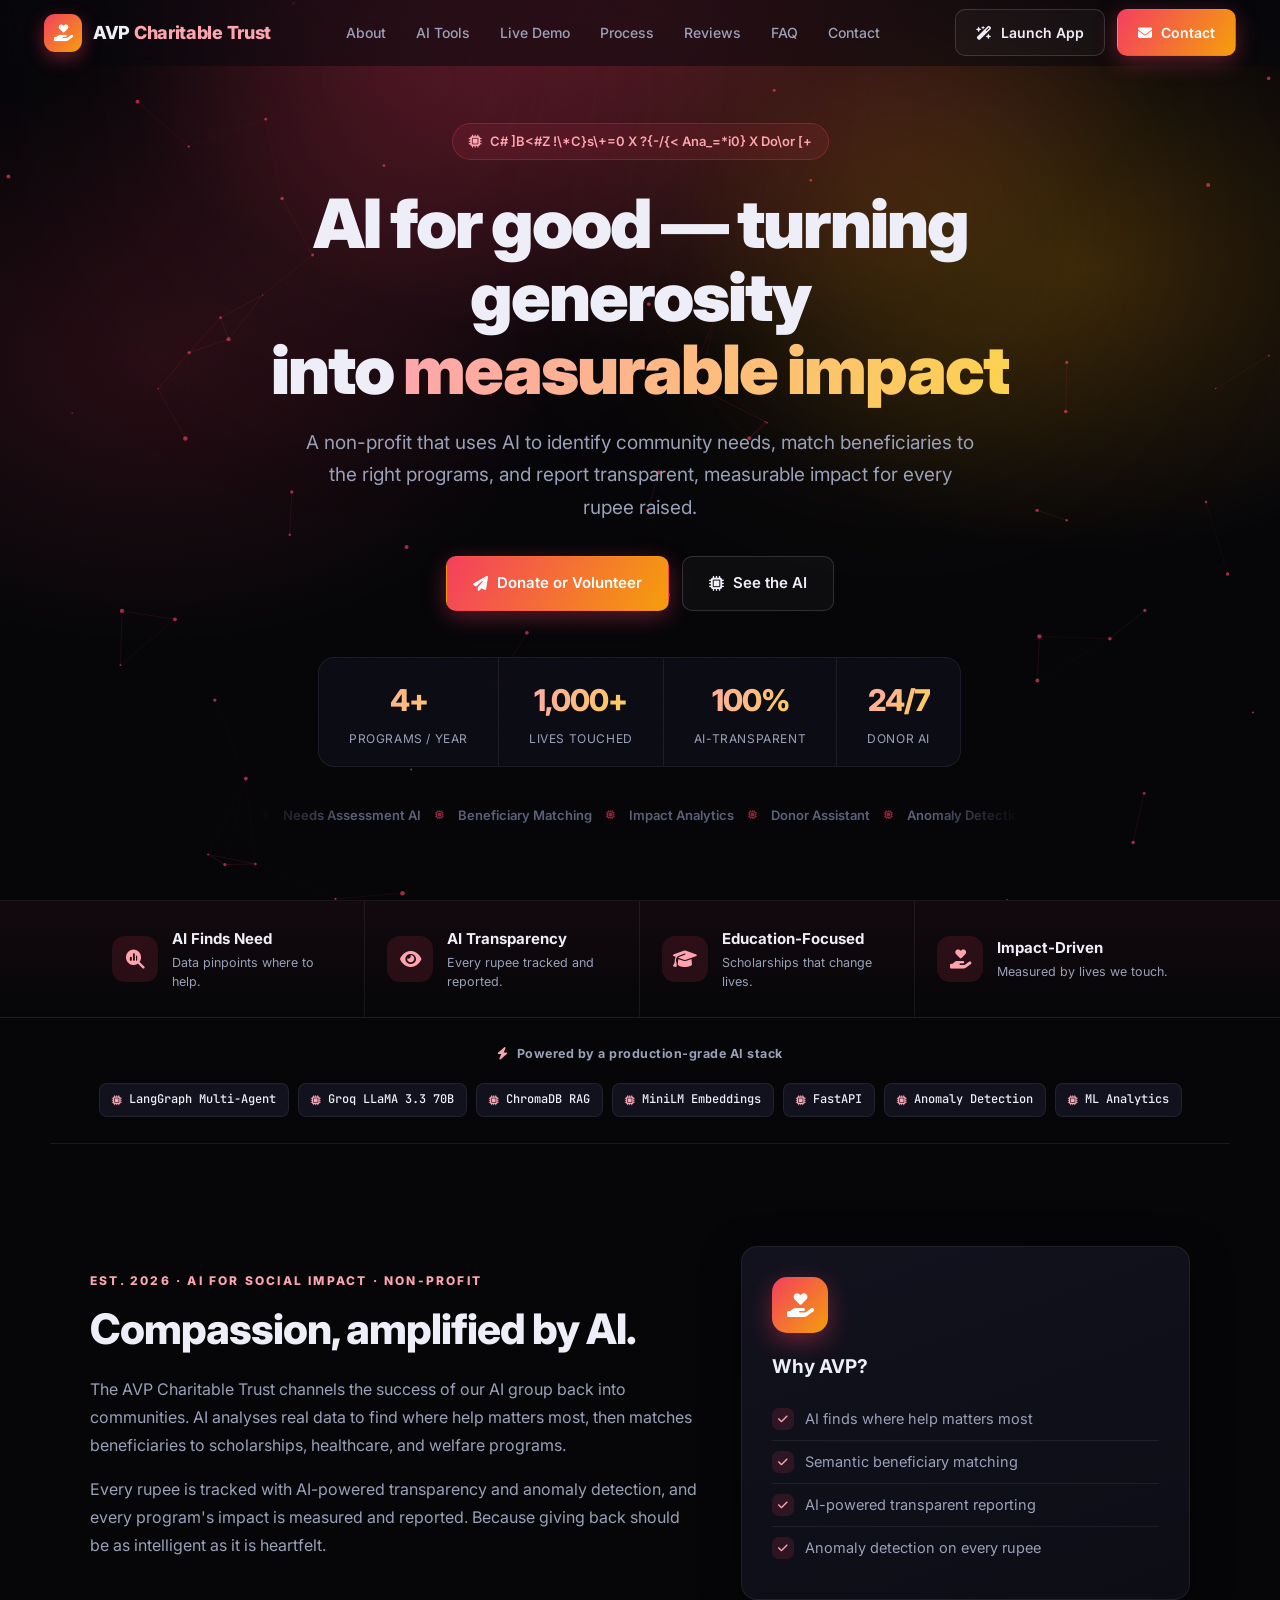
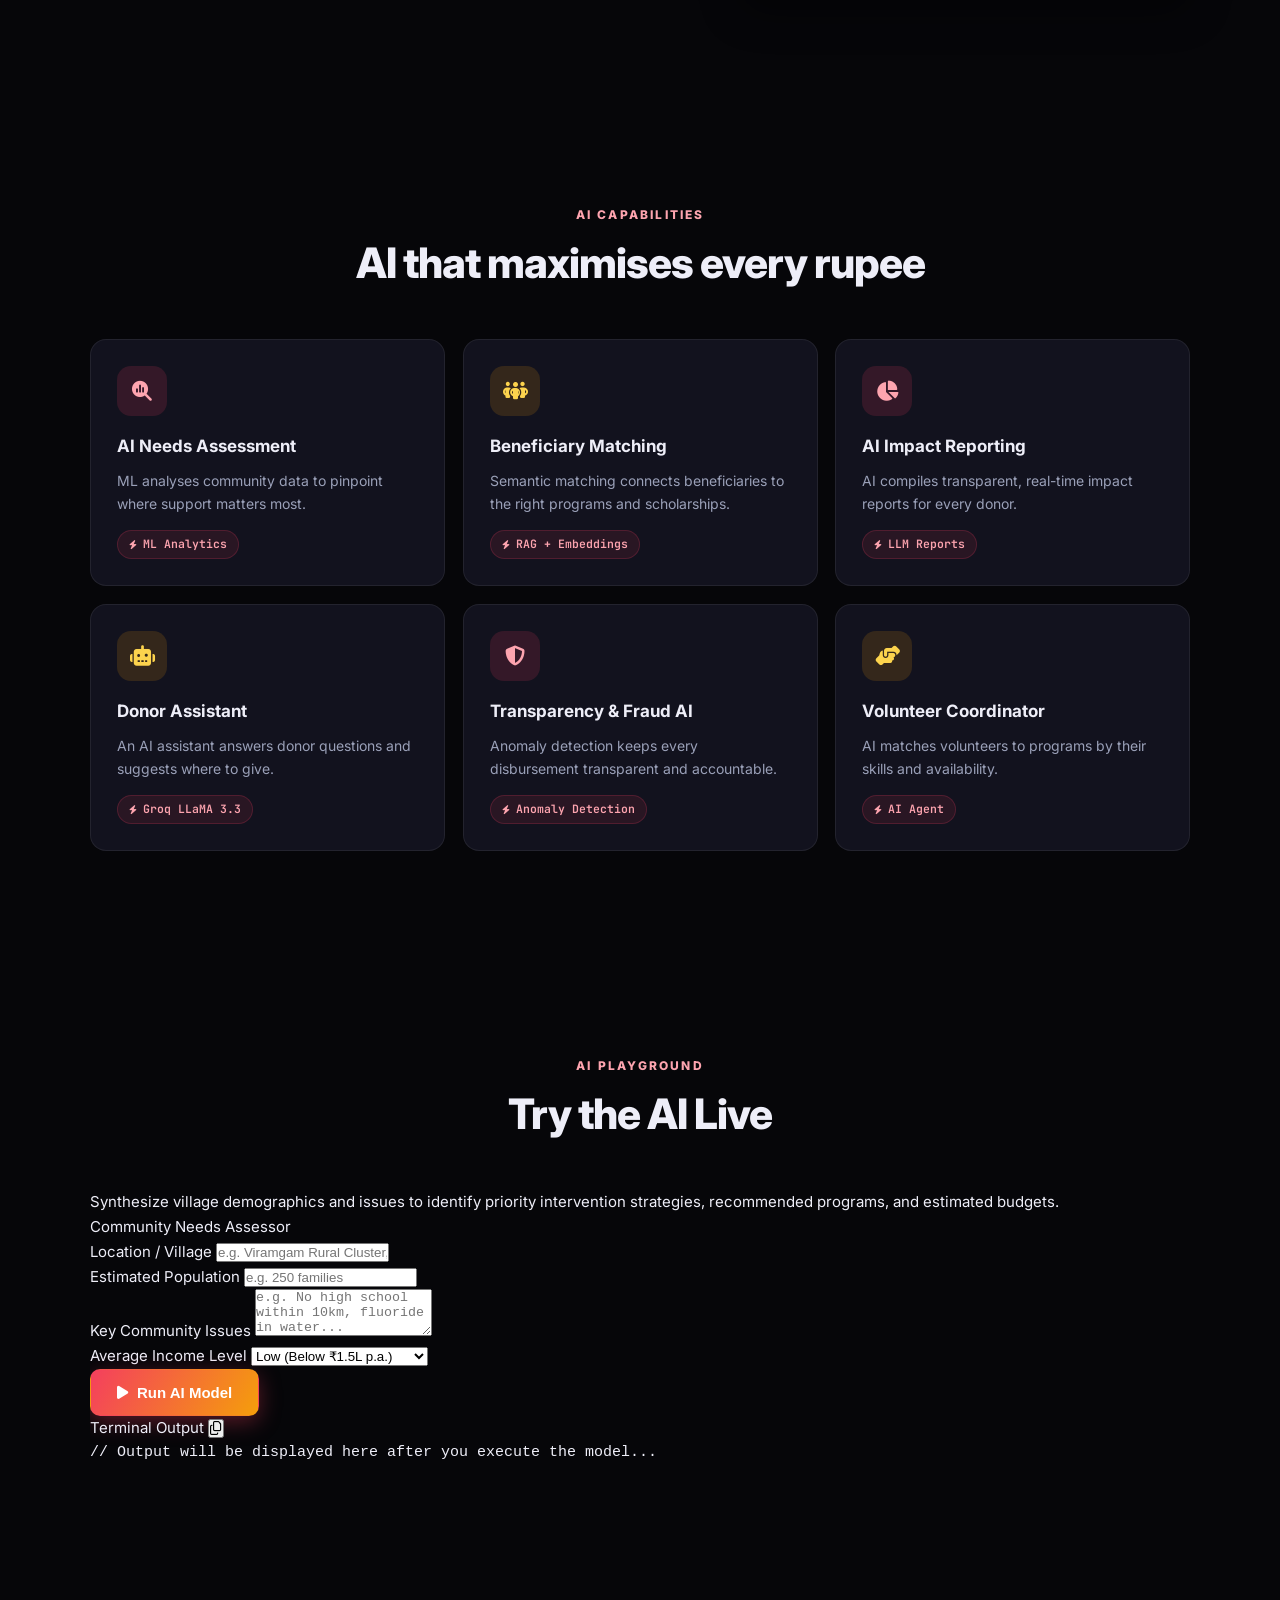
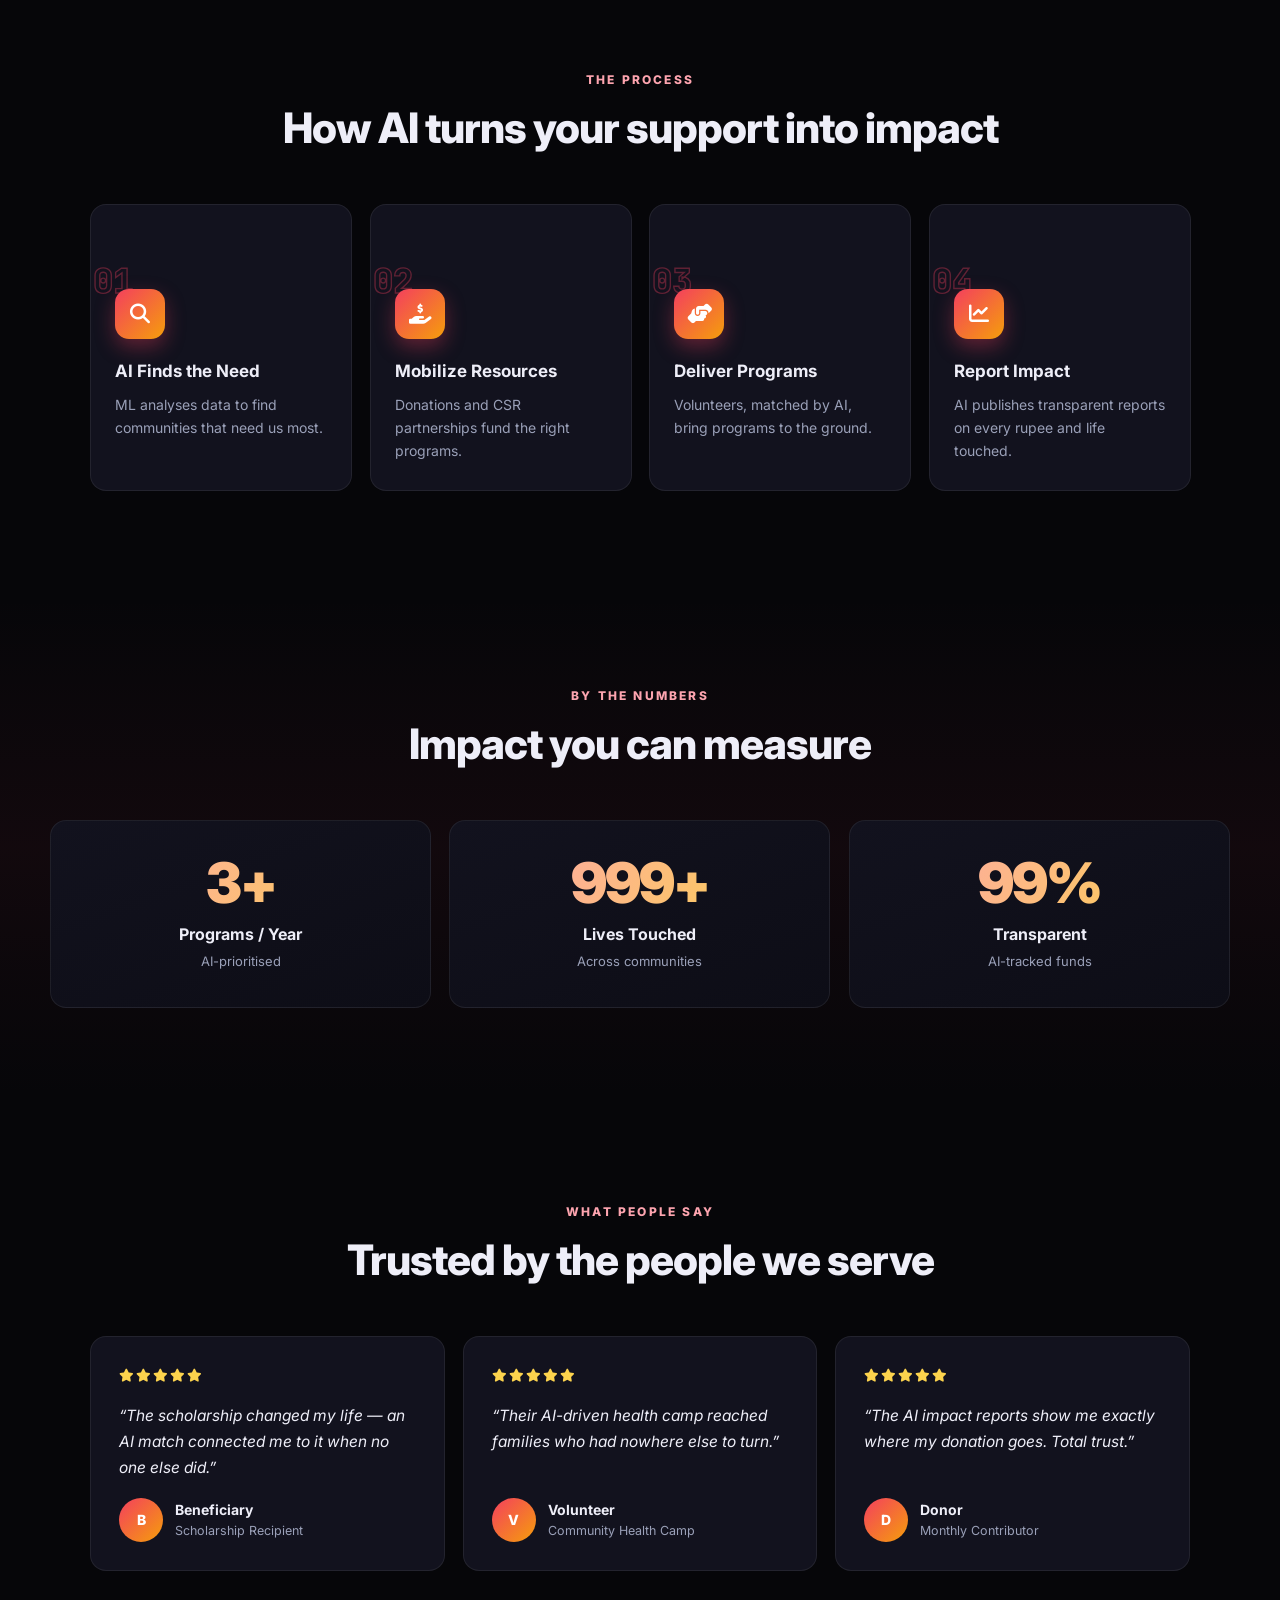
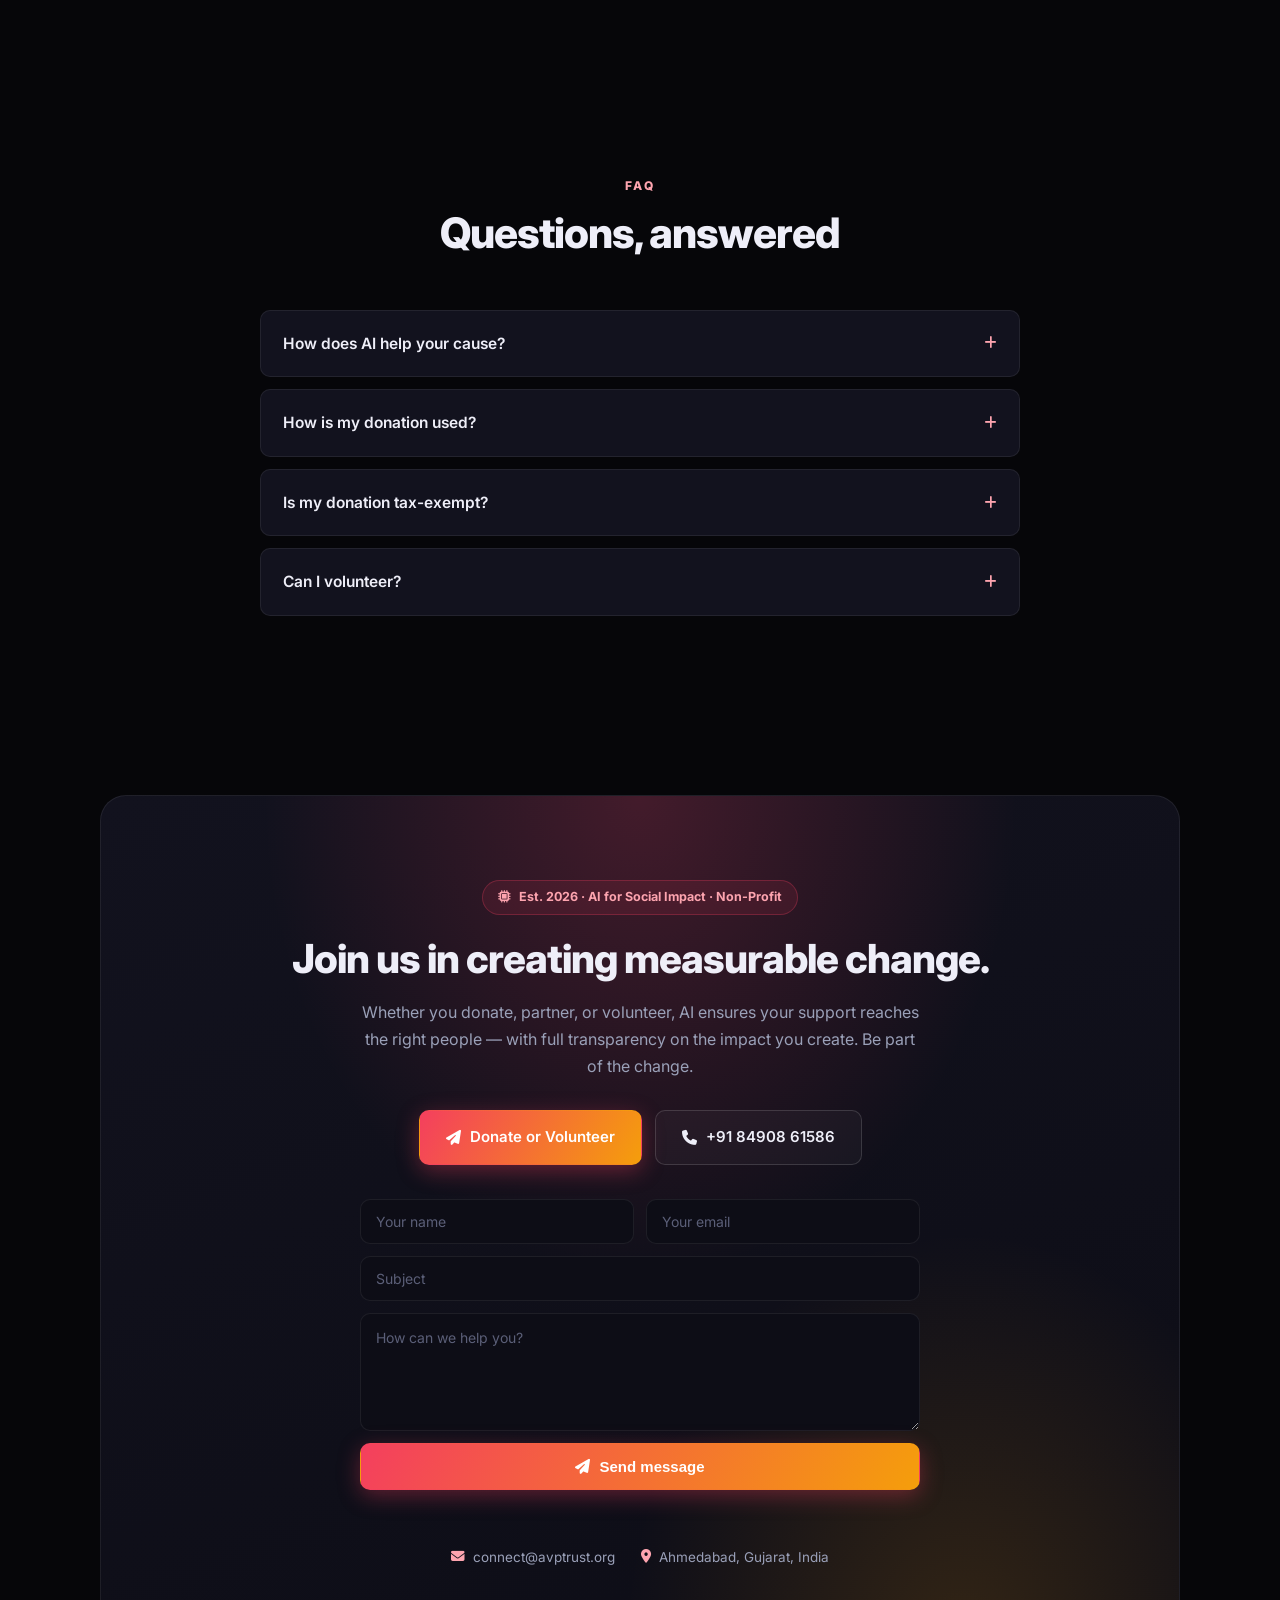
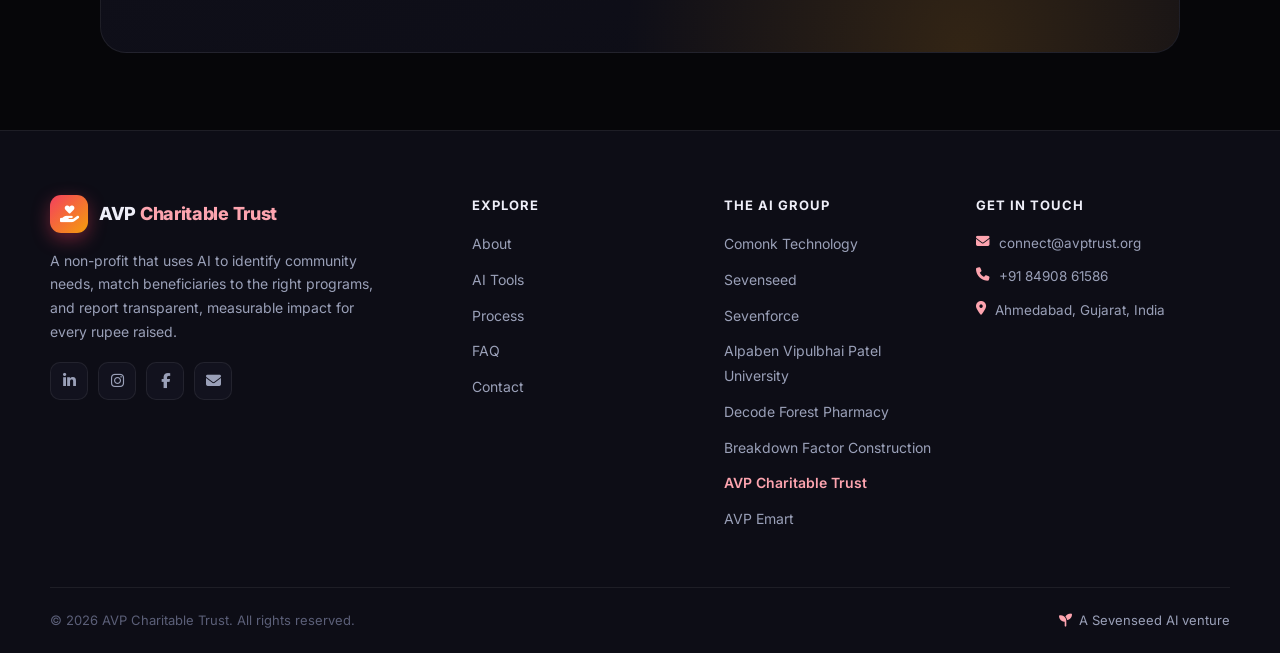
==== commit b33871c5: "Add Comonk marketing page, sync all sites from regenerated build Adds comonk/ (real content: applica" ====
--- a/avp-charitable-trust/index.html
+++ b/avp-charitable-trust/index.html
@@ -42,13 +42,14 @@
     <a href="#about">About</a>
     <a href="#services">AI Tools</a>
     
+    <a href="#sandbox">Live Demo</a>
     <a href="#process">Process</a>
     <a href="#testimonials">Reviews</a>
     <a href="#faq">FAQ</a>
     <a href="#contact">Contact</a>
   </div>
   <div class="nav-right">
-    
+    <a class="btn btn-ghost" href="http://localhost:8006/dashboard"><i class="fas fa-wand-magic-sparkles"></i> Launch App</a>
     <a class="btn btn-primary" href="#contact"><i class="fas fa-envelope"></i> Contact</a>
     <button class="hamburger" id="hamburger" aria-label="Menu"><i class="fas fa-bars"></i></button>
   </div>
@@ -124,6 +125,64 @@
         <article class="svc-card glow reveal" data-tilt><div class="svc-ic s"><i class="fas fa-robot"></i></div><h4>Donor Assistant</h4><p>An AI assistant answers donor questions and suggests where to give.</p><span class="svc-tag"><i class="fas fa-bolt"></i>Groq LLaMA 3.3</span></article>
         <article class="svc-card glow reveal" data-tilt><div class="svc-ic p"><i class="fas fa-shield-halved"></i></div><h4>Transparency & Fraud AI</h4><p>Anomaly detection keeps every disbursement transparent and accountable.</p><span class="svc-tag"><i class="fas fa-bolt"></i>Anomaly Detection</span></article>
         <article class="svc-card glow reveal" data-tilt><div class="svc-ic s"><i class="fas fa-hands-helping"></i></div><h4>Volunteer Coordinator</h4><p>AI matches volunteers to programs by their skills and availability.</p><span class="svc-tag"><i class="fas fa-bolt"></i>AI Agent</span></article>
+  </div>
+</section>
+
+
+<section class="section sandbox-sec" id="sandbox">
+  <div class="eyebrow center">AI PLAYGROUND</div>
+  <h2 class="sec-title">Try the AI Live</h2>
+  <p class="sandbox-subtitle center">Synthesize village demographics and issues to identify priority intervention strategies, recommended programs, and estimated budgets.</p>
+  
+  <div class="sandbox-container reveal">
+    <div class="sandbox-card glow">
+      <div class="sandbox-card-header">
+        <div class="sandbox-dot red"></div>
+        <div class="sandbox-dot yellow"></div>
+        <div class="sandbox-dot green"></div>
+        <span class="sandbox-card-title">Community Needs Assessor</span>
+      </div>
+      <div class="sandbox-card-body">
+        <form class="sandbox-form" id="sandboxForm" data-endpoint="http://localhost:8006/api/needs">
+          
+        <div class="sandbox-field">
+          <label for="sb-location">Location / Village</label>
+          <input type="text" id="sb-location" placeholder="e.g. Viramgam Rural Cluster, Gujarat" required>
+        </div>
+        <div class="sandbox-field">
+          <label for="sb-pop">Estimated Population</label>
+          <input type="text" id="sb-pop" placeholder="e.g. 250 families" required>
+        </div>
+        <div class="sandbox-field">
+          <label for="sb-issues">Key Community Issues</label>
+          <textarea id="sb-issues" rows="3" placeholder="e.g. No high school within 10km, fluoride in water..." required></textarea>
+        </div>
+        <div class="sandbox-field">
+          <label for="sb-income">Average Income Level</label>
+          <select id="sb-income">
+            <option value="low">Low (Below ₹1.5L p.a.)</option>
+            <option value="medium">Medium (₹1.5L - ₹3L p.a.)</option>
+            <option value="high">High (Above ₹3L p.a.)</option>
+          </select>
+        </div>
+        
+          <button type="submit" class="btn btn-primary lg" id="sandboxBtn">
+            <i class="fas fa-play"></i> Run AI Model
+          </button>
+        </form>
+        <div class="sandbox-result">
+          <div class="sandbox-result-header">
+            <span>Terminal Output</span>
+            <button class="sandbox-copy-btn" id="sandboxCopy" type="button" aria-label="Copy output">
+              <i class="far fa-copy"></i>
+            </button>
+          </div>
+          <div class="sandbox-pre-wrap">
+            <pre class="sandbox-pre" id="sandboxOutput">// Output will be displayed here after you execute the model...</pre>
+          </div>
+        </div>
+      </div>
+    </div>
   </div>
 </section>
 
@@ -226,7 +285,7 @@
     <div class="foot-col">
       <h5>The AI Group</h5>
       <ul>
-          <li><a href="https://comonk-ai.onrender.com" target="_blank" rel="noopener">Comonk Technology</a></li>
+          <li><a href="../comonk/index.html">Comonk Technology</a></li>
           <li><a href="../index.html">Sevenseed</a></li>
           <li><a href="../sevenforce/index.html">Sevenforce</a></li>
           <li><a href="../avpu/index.html">Alpaben Vipulbhai Patel University</a></li>
